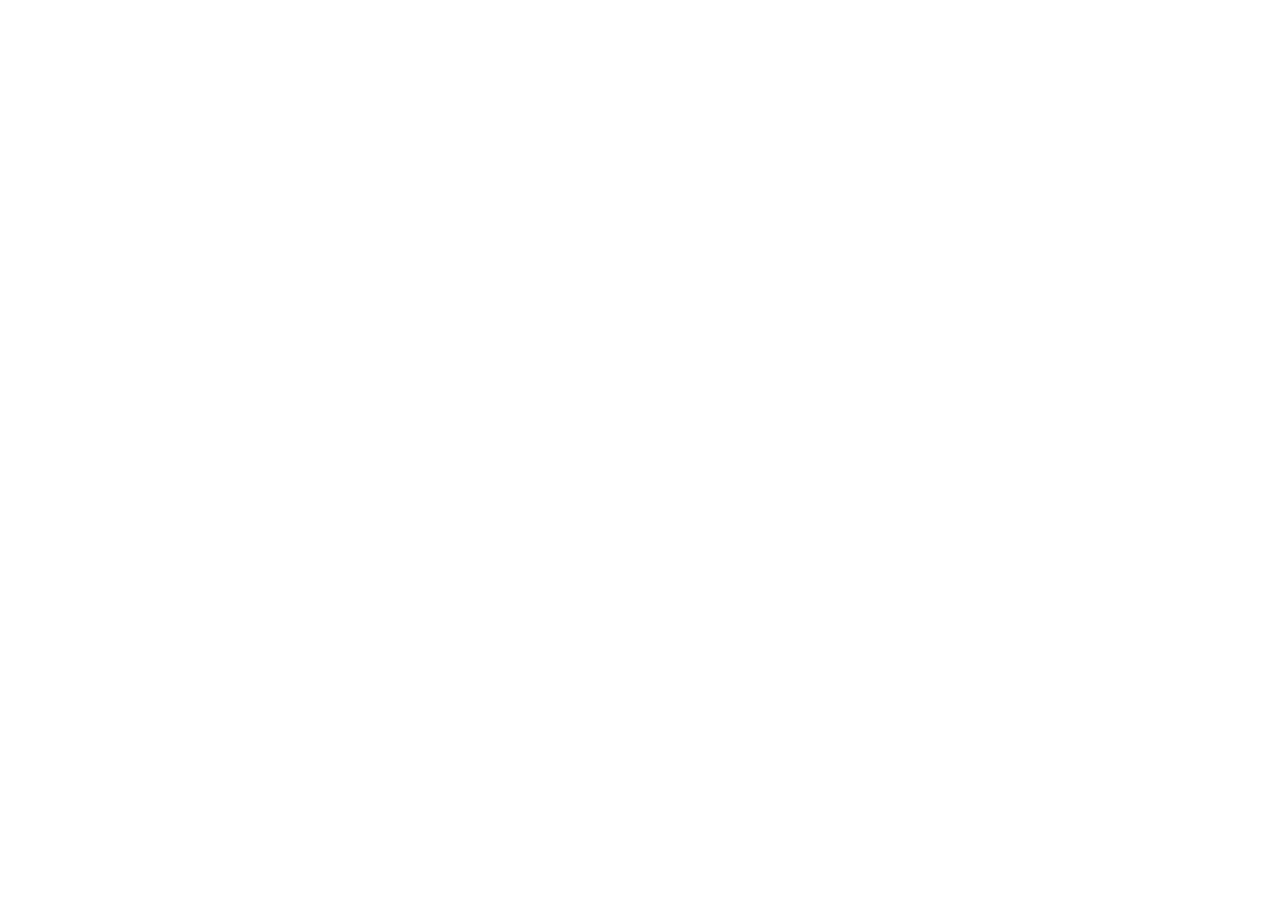
==== about.html @ 59c9d0cf "Init : création du dépôt, arborescence des fichiers et structure HTML de base" ====
<!DOCTYPE html>
<html lang="fr">

<head>
    <meta charset="UTF-8">
    <meta name="viewport" content="width=device-width, initial-scale=1.0">
    <title>AfriTalent — À propos</title>
    <!-- Bootstrap 5 via CDN : feuille de style -->
    <link href="https://cdn.jsdelivr.net/npm/bootstrap@5.3.0/dist/css/bootstrap.min.css" rel="stylesheet">
    <!-- Votre feuille de style personnelle -->
    <link rel="stylesheet" href="css/style.css">
</head>

<body>
    <!-- Le contenu de la page sera ajoute ici -->
    <!-- Bootstrap 5 via CDN : script JavaScript -->
    <script src="https://cdn.jsdelivr.net/npm/bootstrap@5.3.0/dist/js/bootstrap.bundle.min.js"></script>
    <!-- Votre script JavaScript -->
    <script src="js/main.js"></script>
</body>

</html>
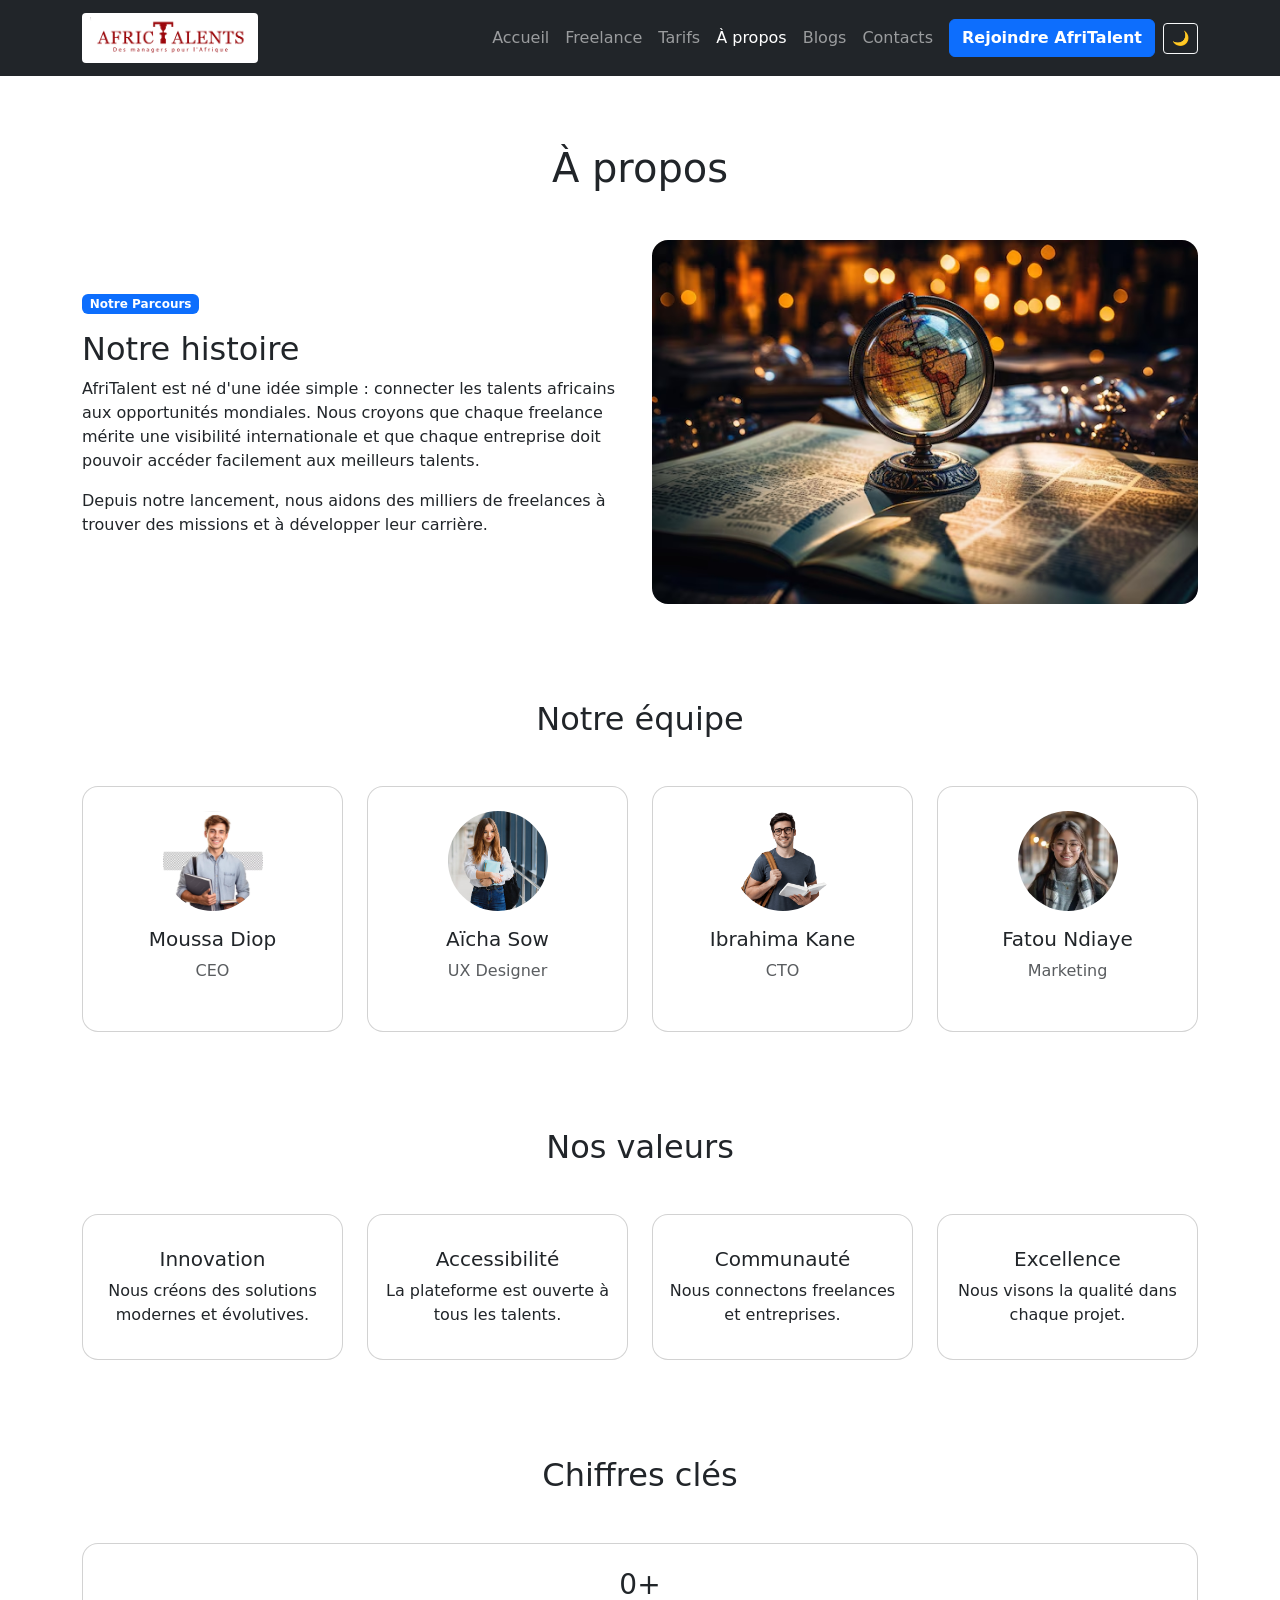
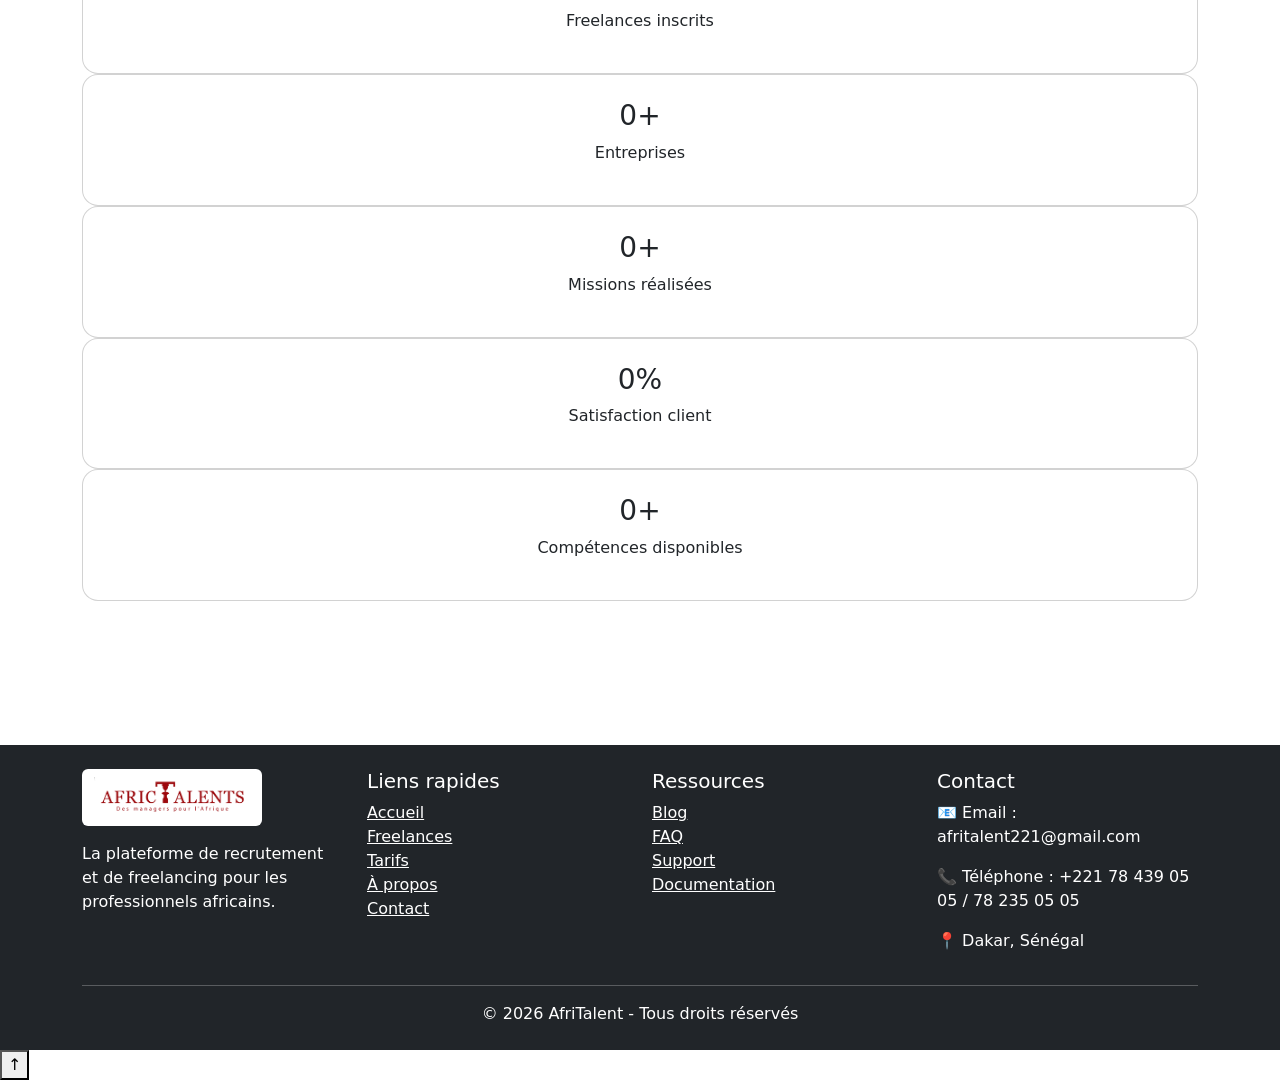
==== commit 6892889a: "HTML : structure complète des 5 pages avec sections et contenu texte" ====
--- a/about.html
+++ b/about.html
@@ -13,6 +13,281 @@
 
 <body>
     <!-- Le contenu de la page sera ajoute ici -->
+
+    
+    <!-- HEADER -->
+    <header>
+        <nav class="navbar navbar-expand-lg navbar-dark bg-dark fixed-top">
+            <div class="container">
+
+                <a class="navbar-brand" href="index.html">
+                    <img src="images/logo.png" alt="Logo AfriTalent" height="50"
+                        style="background:white; padding:4px 8px; border-radius:4px;">
+                </a>
+
+                <button class="navbar-toggler" type="button" data-bs-toggle="collapse"
+                    data-bs-target="#menu" aria-controls="menu"
+                    aria-expanded="false" aria-label="Toggle navigation">
+                    <span class="navbar-toggler-icon"></span>
+                </button>
+
+                <div class="collapse navbar-collapse" id="menu">
+                    <ul class="navbar-nav ms-auto align-items-center">
+                        <li class="nav-item"><a class="nav-link" href="index.html">Accueil</a></li>
+                        <li class="nav-item"><a class="nav-link" href="freelances.html">Freelance</a></li>
+                        <li class="nav-item"><a class="nav-link" href="tarifs.html">Tarifs</a></li>
+                        <li class="nav-item"><a class="nav-link active" href="about.html">À propos</a></li>
+                        <li class="nav-item"><a class="nav-link" href="blogs.html">Blogs</a></li>
+                        <li class="nav-item"><a class="nav-link" href="contact.html">Contacts</a></li>
+                        <li class="nav-item ms-2">
+                            <a class="btn btn-primary fw-bold" href="contact.html">Rejoindre AfriTalent</a>
+                        </li>
+                        <li class="nav-item ms-2">
+                            <button id="theme-toggle" class="btn btn-outline-light btn-sm">🌙</button>
+                        </li>
+                    </ul>
+                </div>
+
+            </div>
+        </nav>
+    </header>
+
+    <!-- MAIN -->
+    <main class="mt-5 pt-5">
+
+        <div class="container py-5">
+            <h1 class="text-center mb-5">À propos</h1>
+
+            <!-- NOTRE HISTOIRE -->
+            <section class="mb-5">
+                <div class="row align-items-center g-4">
+                    <div class="col-md-6">
+                        <span class="badge bg-primary mb-3">Notre Parcours</span>
+                        <h2>Notre histoire</h2>
+                        <p>AfriTalent est né d'une idée simple : connecter les talents africains aux opportunités
+                            mondiales. Nous croyons que chaque freelance mérite une visibilité internationale et
+                            que chaque entreprise doit pouvoir accéder facilement aux meilleurs talents.</p>
+                        <p>Depuis notre lancement, nous aidons des milliers de freelances à trouver des missions
+                            et à développer leur carrière.</p>
+                    </div>
+                    <div class="col-md-6">
+                        <img src="images/Accueille.png" alt="Notre histoire AfriTalent"
+                            class="img-fluid rounded-4 w-100">
+                    </div>
+                </div>
+            </section>
+
+            <!-- NOTRE ÉQUIPE -->
+            <section class="py-5">
+                <h2 class="text-center mb-5">Notre équipe</h2>
+
+                <div class="row g-4">
+
+                    <!-- Membre 1 -->
+                    <div class="col-12 col-md-6 col-lg-3">
+                        <div class="card h-100 rounded-4 text-center p-3">
+                            <img src="images/img1.png" alt="Photo de Moussa Diop"
+                                class="rounded-circle mx-auto mt-2" width="100" height="100"
+                                style="object-fit:cover;">
+                            <div class="card-body">
+                                <h5>Moussa Diop</h5>
+                                <p class="text-muted">CEO</p>
+                                <div class="d-flex justify-content-center gap-2">
+                                    <a href="#" class="text-dark"><i class="bi bi-linkedin"></i></a>
+                                    <a href="#" class="text-dark"><i class="bi bi-twitter-x"></i></a>
+                                </div>
+                            </div>
+                        </div>
+                    </div>
+
+                    <!-- Membre 2 -->
+                    <div class="col-12 col-md-6 col-lg-3">
+                        <div class="card h-100 rounded-4 text-center p-3">
+                            <img src="images/img2.png" alt="Photo de Aïcha Sow"
+                                class="rounded-circle mx-auto mt-2" width="100" height="100"
+                                style="object-fit:cover;">
+                            <div class="card-body">
+                                <h5>Aïcha Sow</h5>
+                                <p class="text-muted">UX Designer</p>
+                                <div class="d-flex justify-content-center gap-2">
+                                    <a href="#" class="text-dark"><i class="bi bi-linkedin"></i></a>
+                                    <a href="#" class="text-dark"><i class="bi bi-instagram"></i></a>
+                                </div>
+                            </div>
+                        </div>
+                    </div>
+
+                    <!-- Membre 3 -->
+                    <div class="col-12 col-md-6 col-lg-3">
+                        <div class="card h-100 rounded-4 text-center p-3">
+                            <img src="images/img3.png" alt="Photo de Ibrahima Kane"
+                                class="rounded-circle mx-auto mt-2" width="100" height="100"
+                                style="object-fit:cover;">
+                            <div class="card-body">
+                                <h5>Ibrahima Kane</h5>
+                                <p class="text-muted">CTO</p>
+                                <div class="d-flex justify-content-center gap-2">
+                                    <a href="#" class="text-dark"><i class="bi bi-github"></i></a>
+                                    <a href="#" class="text-dark"><i class="bi bi-linkedin"></i></a>
+                                </div>
+                            </div>
+                        </div>
+                    </div>
+
+                    <!-- Membre 4 -->
+                    <div class="col-12 col-md-6 col-lg-3">
+                        <div class="card h-100 rounded-4 text-center p-3">
+                            <img src="images/img4.png" alt="Photo de Fatou Ndiaye"
+                                class="rounded-circle mx-auto mt-2" width="100" height="100"
+                                style="object-fit:cover;">
+                            <div class="card-body">
+                                <h5>Fatou Ndiaye</h5>
+                                <p class="text-muted">Marketing</p>
+                                <div class="d-flex justify-content-center gap-2">
+                                    <a href="#" class="text-dark"><i class="bi bi-facebook"></i></a>
+                                    <a href="#" class="text-dark"><i class="bi bi-twitter-x"></i></a>
+                                </div>
+                            </div>
+                        </div>
+                    </div>
+
+                </div>
+            </section>
+
+            <!-- NOS VALEURS -->
+            <section class="py-5 text-center">
+                <h2 class="mb-5">Nos valeurs</h2>
+
+                <div class="row g-4">
+
+                    <div class="col-12 col-md-6 col-lg-3">
+                        <div class="card h-100 rounded-4 p-3">
+                            <i class="bi bi-lightbulb" style="font-size:2.5rem; color:#E8521A;"></i>
+                            <h5 class="mt-3">Innovation</h5>
+                            <p>Nous créons des solutions modernes et évolutives.</p>
+                        </div>
+                    </div>
+
+                    <div class="col-12 col-md-6 col-lg-3">
+                        <div class="card h-100 rounded-4 p-3">
+                            <i class="bi bi-globe" style="font-size:2.5rem; color:#E8521A;"></i>
+                            <h5 class="mt-3">Accessibilité</h5>
+                            <p>La plateforme est ouverte à tous les talents.</p>
+                        </div>
+                    </div>
+
+                    <div class="col-12 col-md-6 col-lg-3">
+                        <div class="card h-100 rounded-4 p-3">
+                            <i class="bi bi-people" style="font-size:2.5rem; color:#E8521A;"></i>
+                            <h5 class="mt-3">Communauté</h5>
+                            <p>Nous connectons freelances et entreprises.</p>
+                        </div>
+                    </div>
+
+                    <div class="col-12 col-md-6 col-lg-3">
+                        <div class="card h-100 rounded-4 p-3">
+                            <i class="bi bi-award" style="font-size:2.5rem; color:#E8521A;"></i>
+                            <h5 class="mt-3">Excellence</h5>
+                            <p>Nous visons la qualité dans chaque projet.</p>
+                        </div>
+                    </div>
+
+                </div>
+            </section>
+
+            <!-- CHIFFRES CLÉS — Bento Grid -->
+            <section class="py-5">
+                <h2 class="text-center mb-5">Chiffres clés</h2>
+
+                <div class="bento-grid">
+
+                    <div class="bento-item big card rounded-4 p-4 text-center">
+                        <h3><span class="counter" data-target="2500">0</span>+</h3>
+                        <p>Freelances inscrits</p>
+                    </div>
+
+                    <div class="bento-item card rounded-4 p-4 text-center">
+                        <h3><span class="counter" data-target="800">0</span>+</h3>
+                        <p>Entreprises</p>
+                    </div>
+
+                    <div class="bento-item card rounded-4 p-4 text-center">
+                        <h3><span class="counter" data-target="12000">0</span>+</h3>
+                        <p>Missions réalisées</p>
+                    </div>
+
+                    <div class="bento-item card rounded-4 p-4 text-center">
+                        <h3><span class="counter" data-target="95">0</span>%</h3>
+                        <p>Satisfaction client</p>
+                    </div>
+
+                    <div class="bento-item wide card rounded-4 p-4 text-center">
+                        <h3><span class="counter" data-target="120">0</span>+</h3>
+                        <p>Compétences disponibles</p>
+                    </div>
+
+                </div>
+            </section>
+
+        </div>
+    </main>
+
+    <!-- FOOTER -->
+    <footer class="bg-dark text-white mt-5 p-4">
+        <div class="container">
+            <div class="row gy-4">
+
+                <div class="col-12 col-md-6 col-lg-3">
+                    <img src="images/logo.png" alt="Logo AfriTalent" class="mb-3"
+                        style="max-width:180px; background:white; padding:8px 12px; border-radius:6px;">
+                    <p class="footer-text">
+                        La plateforme de recrutement et de freelancing pour les professionnels africains.
+                    </p>
+                    <div class="social-icons mt-3">
+                        <a href="https://facebook.com" class="text-white me-2"><i class="fa-brands fa-facebook"></i></a>
+                        <a href="https://twitter.com" class="text-white me-2"><i class="fa-brands fa-twitter"></i></a>
+                        <a href="https://linkedin.com" class="text-white me-2"><i class="fa-brands fa-linkedin"></i></a>
+                        <a href="https://instagram.com" class="text-white"><i class="fa-brands fa-instagram"></i></a>
+                    </div>
+                </div>
+
+                <div class="col-12 col-md-6 col-lg-3">
+                    <h5 class="footer-title">Liens rapides</h5>
+                    <ul class="footer-links list-unstyled">
+                        <li><a href="index.html" class="text-white">Accueil</a></li>
+                        <li><a href="freelances.html" class="text-white">Freelances</a></li>
+                        <li><a href="tarifs.html" class="text-white">Tarifs</a></li>
+                        <li><a href="about.html" class="text-white">À propos</a></li>
+                        <li><a href="contact.html" class="text-white">Contact</a></li>
+                    </ul>
+                </div>
+
+                <div class="col-12 col-md-6 col-lg-3">
+                    <h5 class="footer-title">Ressources</h5>
+                    <ul class="footer-links list-unstyled">
+                        <li><a href="#" class="text-white">Blog</a></li>
+                        <li><a href="#" class="text-white">FAQ</a></li>
+                        <li><a href="#" class="text-white">Support</a></li>
+                        <li><a href="#" class="text-white">Documentation</a></li>
+                    </ul>
+                </div>
+
+                <div class="col-12 col-md-6 col-lg-3">
+                    <h5 class="footer-title">Contact</h5>
+                    <p>📧 Email : afritalent221@gmail.com</p>
+                    <p>📞 Téléphone : +221 78 439 05 05 / 78 235 05 05</p>
+                    <p>📍 Dakar, Sénégal</p>
+                </div>
+
+            </div>
+            <hr class="bg-light">
+            <p class="mb-0 text-center">© 2026 AfriTalent - Tous droits réservés</p>
+        </div>
+    </footer>
+
+    <button id="topBtn">↑</button>
+
+
     <!-- Bootstrap 5 via CDN : script JavaScript -->
     <script src="https://cdn.jsdelivr.net/npm/bootstrap@5.3.0/dist/js/bootstrap.bundle.min.js"></script>
     <!-- Votre script JavaScript -->
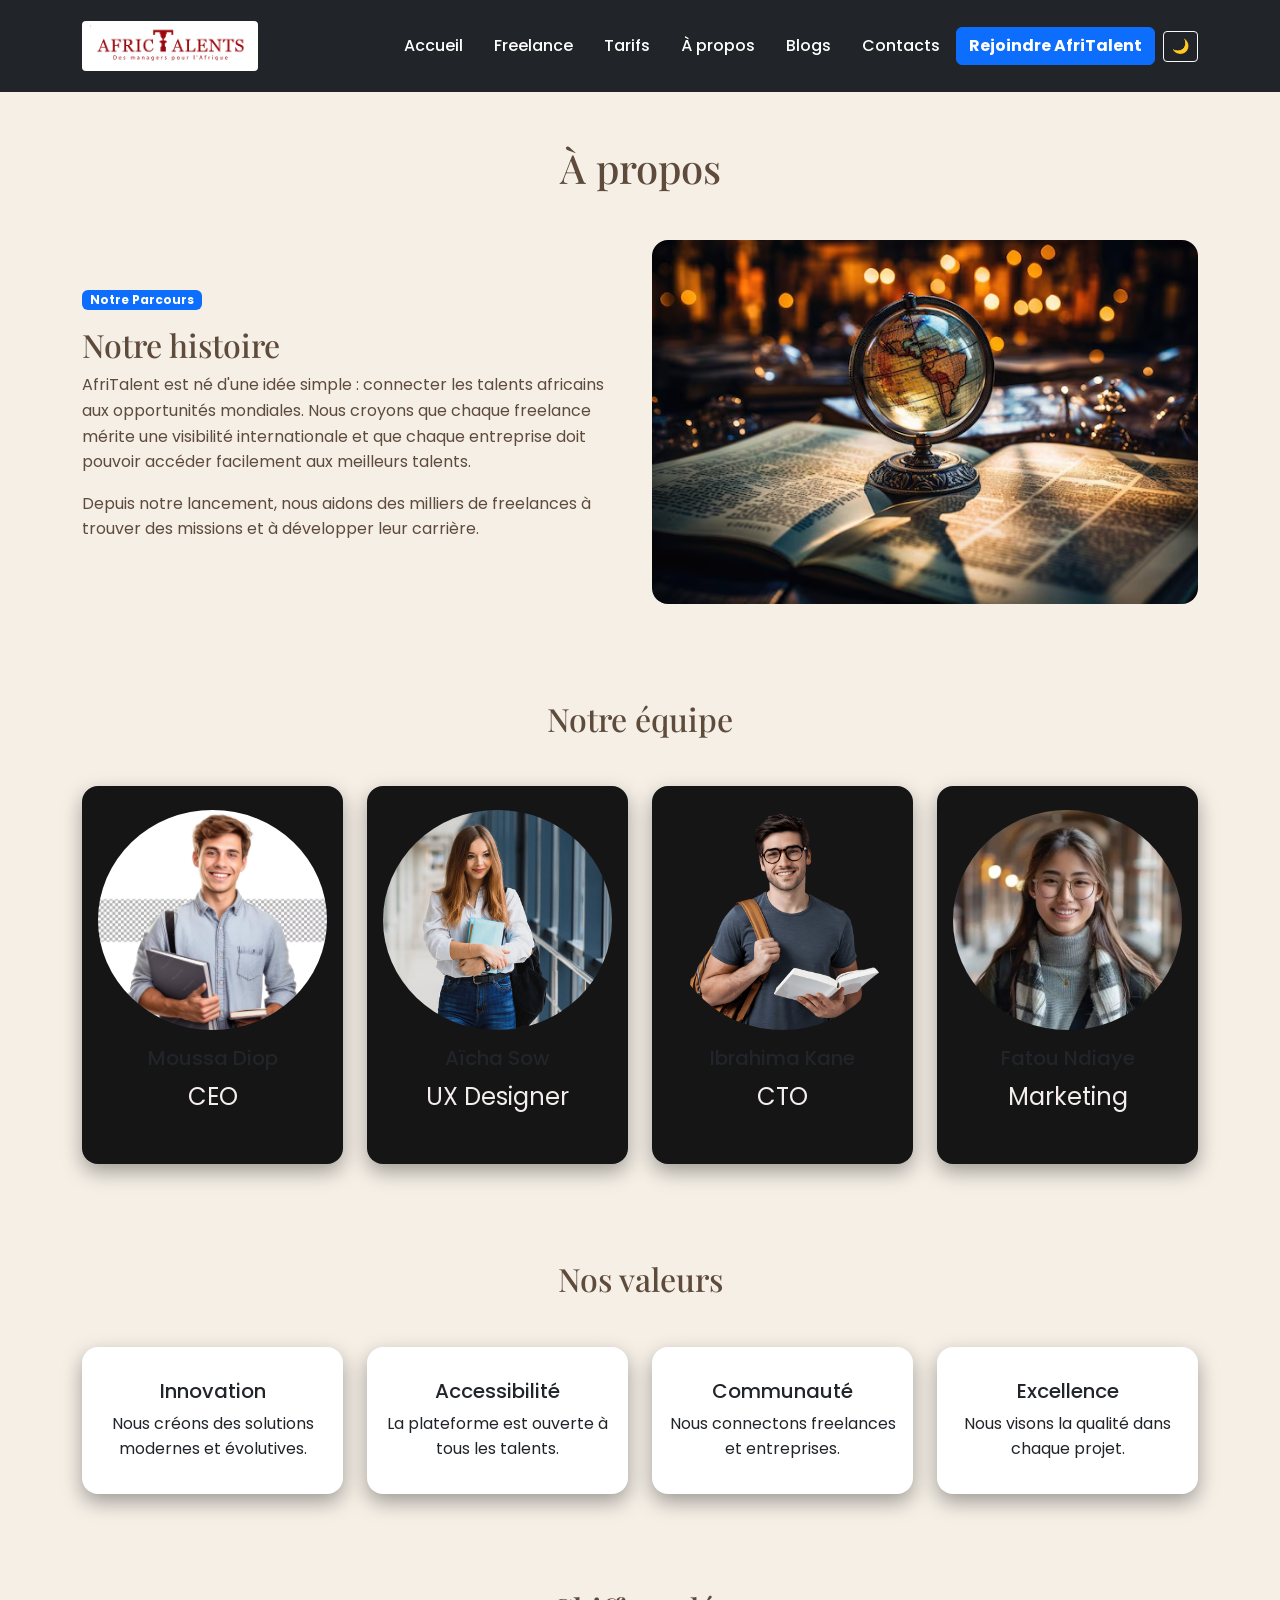
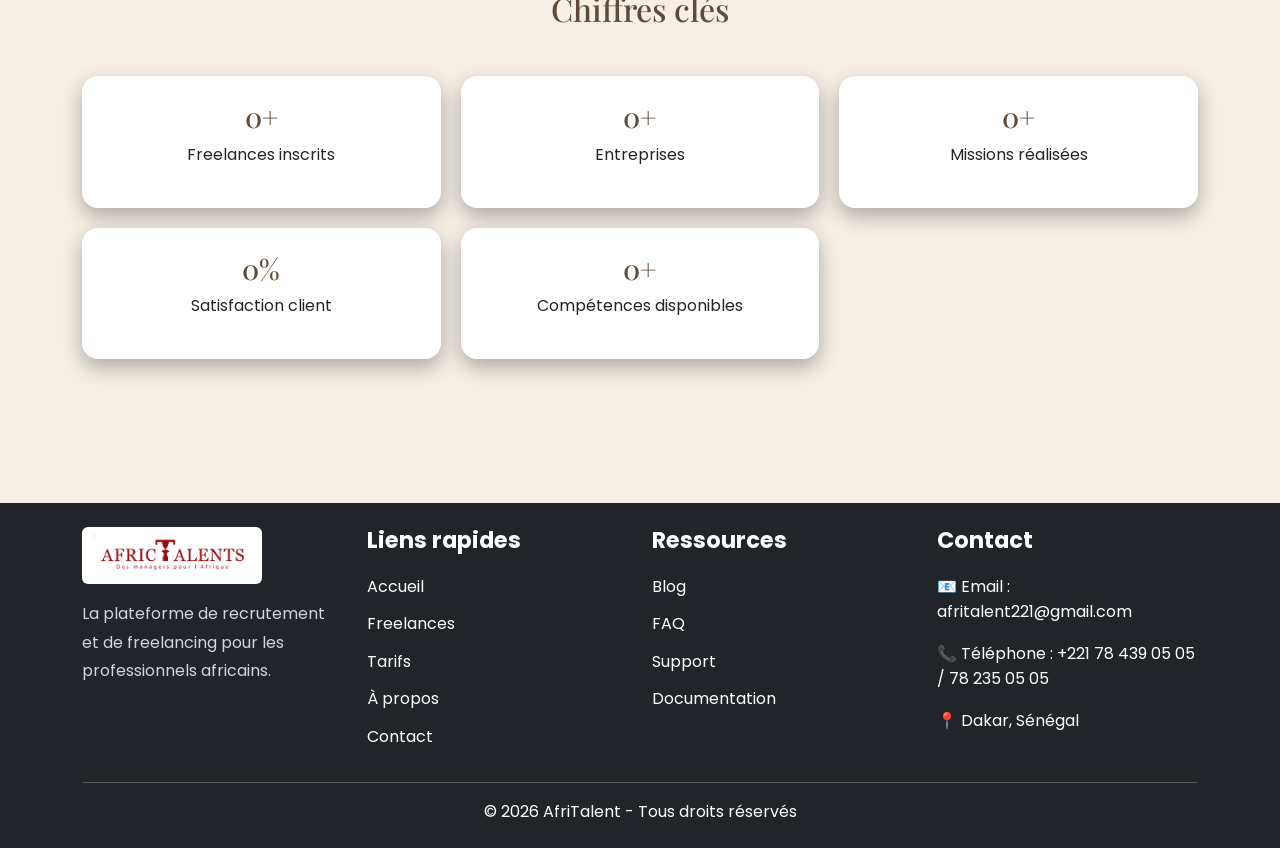
==== commit 2adfee69: "CSS : responsive design mobile et tablette, media queries et modification about.html et freelances.h" ====
--- a/about.html
+++ b/about.html
@@ -85,7 +85,7 @@
 
                     <!-- Membre 1 -->
                     <div class="col-12 col-md-6 col-lg-3">
-                        <div class="card h-100 rounded-4 text-center p-3">
+                        <div class="card about-card h-100 rounded-4 text-center p-3">
                             <img src="images/img1.png" alt="Photo de Moussa Diop"
                                 class="rounded-circle mx-auto mt-2" width="100" height="100"
                                 style="object-fit:cover;">
@@ -102,7 +102,7 @@
 
                     <!-- Membre 2 -->
                     <div class="col-12 col-md-6 col-lg-3">
-                        <div class="card h-100 rounded-4 text-center p-3">
+                        <div class="card about-card h-100 rounded-4 text-center p-3">
                             <img src="images/img2.png" alt="Photo de Aïcha Sow"
                                 class="rounded-circle mx-auto mt-2" width="100" height="100"
                                 style="object-fit:cover;">
@@ -119,7 +119,7 @@
 
                     <!-- Membre 3 -->
                     <div class="col-12 col-md-6 col-lg-3">
-                        <div class="card h-100 rounded-4 text-center p-3">
+                        <div class="card about-card h-100 rounded-4 text-center p-3">
                             <img src="images/img3.png" alt="Photo de Ibrahima Kane"
                                 class="rounded-circle mx-auto mt-2" width="100" height="100"
                                 style="object-fit:cover;">
@@ -136,7 +136,7 @@
 
                     <!-- Membre 4 -->
                     <div class="col-12 col-md-6 col-lg-3">
-                        <div class="card h-100 rounded-4 text-center p-3">
+                        <div class="card about-card h-100 rounded-4 text-center p-3">
                             <img src="images/img4.png" alt="Photo de Fatou Ndiaye"
                                 class="rounded-circle mx-auto mt-2" width="100" height="100"
                                 style="object-fit:cover;">
@@ -161,7 +161,7 @@
                 <div class="row g-4">
 
                     <div class="col-12 col-md-6 col-lg-3">
-                        <div class="card h-100 rounded-4 p-3">
+                        <div class="card about-card1 h-100 rounded-4 p-3">
                             <i class="bi bi-lightbulb" style="font-size:2.5rem; color:#E8521A;"></i>
                             <h5 class="mt-3">Innovation</h5>
                             <p>Nous créons des solutions modernes et évolutives.</p>
@@ -169,7 +169,7 @@
                     </div>
 
                     <div class="col-12 col-md-6 col-lg-3">
-                        <div class="card h-100 rounded-4 p-3">
+                        <div class="card about-card1 h-100 rounded-4 p-3">
                             <i class="bi bi-globe" style="font-size:2.5rem; color:#E8521A;"></i>
                             <h5 class="mt-3">Accessibilité</h5>
                             <p>La plateforme est ouverte à tous les talents.</p>
@@ -177,7 +177,7 @@
                     </div>
 
                     <div class="col-12 col-md-6 col-lg-3">
-                        <div class="card h-100 rounded-4 p-3">
+                        <div class="card about-card1 h-100 rounded-4 p-3">
                             <i class="bi bi-people" style="font-size:2.5rem; color:#E8521A;"></i>
                             <h5 class="mt-3">Communauté</h5>
                             <p>Nous connectons freelances et entreprises.</p>
@@ -185,7 +185,7 @@
                     </div>
 
                     <div class="col-12 col-md-6 col-lg-3">
-                        <div class="card h-100 rounded-4 p-3">
+                        <div class="card about-card1 h-100 rounded-4 p-3">
                             <i class="bi bi-award" style="font-size:2.5rem; color:#E8521A;"></i>
                             <h5 class="mt-3">Excellence</h5>
                             <p>Nous visons la qualité dans chaque projet.</p>
--- a/css/style.css
+++ b/css/style.css
@@ -0,0 +1,572 @@
+/* le google font */
+@import url('https://fonts.googleapis.com/css2?family=Playfair+Display:ital,wght@0,400..900;1,400..900&family=Poppins:ital,wght@0,100;0,200;0,300;0,400;0,500;0,600;0,700;0,800;0,900;1,100;1,200;1,300;1,400;1,500;1,600;1,700;1,800;1,900&display=swap'); 
+
+/* les variables definie dans le root  */
+ /* crées des variables CSS globales accessibles partout dans  fichier CSS */
+:root {
+    --color-primary: #C49D83;
+    --color-secondary: #D5CABC;
+    --color-accent: #BDA18A;
+
+    --color-light: #F5EFE6;
+    --color-dark: #5E4B3C;
+
+    --font-title: 'Playfair Display', serif;
+    --font-body: 'Poppins', sans-serif;
+
+    --spacing-sm: 10px;
+    --spacing-md: 20px;
+    --spacing-lg: 40px;
+}
+
+/* 2. Reset */
+* {
+    margin: 0;
+    padding: 0;
+    box-sizing: border-box;
+}
+
+/* 3. Base (body, textes) */
+body {
+    font-family: var(--font-body);
+    background-color: var(--color-light);
+    color: var(--color-dark);
+    line-height: 1.6;
+    overflow-x: hidden;
+
+}
+
+h1,h2,h3 {
+    font-family: var(--font-title);
+    color: var(--color-dark);
+
+}
+
+/* 4. Navbar  */
+.navbar {
+    /* transition: var(--transition); */
+    padding: 1rem 2rem;
+    transition: 0.3s;
+    background-color: transparent;
+
+
+}
+
+.navbar-nav .nav-link{
+    color: white;
+    font-weight: 500;
+    margin-left: 15px;
+    transition: 0.3s;
+}
+
+/*effet sur survol sur les liens fait par le hover */
+.navbar-nav .nav-link:hover{
+    color: var(--color-primary);   
+}
+
+/*pour le logo*/
+.navbar-brand img{
+    max-height: 60px; 
+}
+
+ /* le logo AfriTalent situé à gauche de la navbar */
+.navbar .navbar-brand { 
+    font-family: var(--font-title);
+    font-size: 1.5rem;
+    font-weight: 700;
+    color: var(--color-primary);
+}
+
+.navbar.scrolled {
+    background-color: black;
+    box-shadow: 0 2px 10px rgba(0, 0, 0, 0.3);
+    padding: 5px 0;
+}
+
+.hero{
+    min-height:100vh;
+    padding:6rem 2rem;
+}
+
+.hero-content{
+    display:flex;
+    align-items:center;
+    justify-content:space-between;
+    gap:3rem;
+}
+
+.hero-text{
+    flex:1;
+    text-align: left;
+}
+
+.hero-image{
+    flex:1;
+    text-align:center;
+}
+
+.hero-image img{
+    width:100%;
+    max-width:700px;
+}
+
+.hero h1{
+    font-size:4rem;
+    margin-bottom:1rem;
+}
+
+.hero h2{
+    font-size:2.5rem;
+    margin-bottom:1rem;
+}
+
+.hero h3{
+    font-size:1.3rem;
+    font-weight:400;
+}
+
+.hero-text{
+    text-align: left;
+}
+.bento-grid {
+  display: grid;
+  grid-template-columns: repeat(3, 1fr);
+  gap: 20px;
+}
+
+.bento-grid .card{
+    border: none;
+    border-radius: 20px;
+    padding: 2rem;
+    box-shadow: 0 8px 20px rgba(0, 0, 0, 0.3);
+    transition: .3s;
+}
+
+.bento-grid .card:hover{
+    transform: translateY(-5px);
+}
+
+/* Mise en page asymétrique */
+.card-1{
+    grid-column:span 2;
+    background:#1a1a2e;
+    color:white;
+}
+
+.card-2{
+    background:#E8521A;
+    color:white;
+}
+
+.card-3{
+    background:#f0f0f0;
+    color:#333;
+}
+
+.card-4{
+    grid-column:span 2;
+    background:#F8F5F0;
+    color:#333;
+}
+
+.bento-grid .icon{
+    font-size:2rem;
+    margin-bottom:1rem;
+}
+
+.cards{
+    display:grid;
+    grid-template-columns:repeat(3, 1fr);
+    gap:20px;
+}
+
+.card-services{
+    background:white;
+    padding:2rem;
+    border-radius:15px;
+    text-align:center;
+    transition:all .3s ease;
+}
+
+.card-services:hover{
+    transform:translateY(-10px);
+    box-shadow:0 15px 30px rgba(0,0,0,.15);
+}
+
+.carousel-item{
+    padding: 30px;
+}
+
+.carousel-item img{
+    width: 100px;
+    height: 100px;
+    object-fit: cover;
+    border: 4px solid white;
+    box-shadow: 0 4px 15px rgba(0,0,0,.15);
+}
+
+.carousel-item p{
+    max-width: 700px;
+    margin: auto;
+}
+
+.stars{
+    font-size: 1.2rem;
+}
+
+.cta{
+    position: relative;
+    max-width: 900px;
+    margin: 4rem auto;
+    overflow: hidden;
+    border-radius: 20px;
+}
+
+.image-cta img{
+    width: 100%;
+    height: 350px; /* réduit la hauteur */
+    object-fit: cover;
+    display: block;
+}
+
+.contenu{
+    position: absolute;
+    top: 50%;
+    left: 50%;
+    transform: translate(-50%, -50%);
+    text-align: center;
+    color: white;
+    z-index: 2;
+    width: 80%;
+}
+
+.contenu h2{
+    font-size: 2.5rem;
+    margin-bottom: 1rem;
+}
+
+.contenu p{
+    font-size: 1.1rem;
+    margin-bottom: 1.5rem;
+}
+
+.btn-cta{
+    display: inline-block;
+    background: #E8521A;
+    color: white;
+    padding: 12px 25px;
+    border-radius: 8px;
+    text-decoration: none;
+    font-weight: bold;
+}
+
+/* assombrit l'image pour mieux lire le texte */
+.cta::before{
+    content: "";
+    position: absolute;
+    inset: 0;
+    background: rgba(0,0,0,0.45);
+    z-index: 1;
+}
+
+.freelance-card {
+    background: #151515 !important;
+    border: none;
+    border-radius: 18px;
+    overflow: hidden;
+    padding: 15px;
+    text-align: center;
+    transition: all 0.3s ease;
+    box-shadow: 0 8px 20px rgba(0, 0, 0, 0.35);
+}
+
+.freelance-card:hover{
+    transform:translateY(-10px);
+    box-shadow:0 15px 30px rgba(0,0,0,.15);
+
+}
+
+.freelance-card img {
+    width: 100%;
+    height: 220px;
+    object-fit: cover;
+    border-radius: 12px;
+    transition: transform 0.4s ease;
+}
+
+.freelance-card:hover img {
+    transform: scale(1.08);
+}
+
+.freelance-card .text-muted {
+    color: #b5b5b5 !important;
+    font-size: 0.9rem;
+}
+
+.freelance-card p:last-of-type {
+    color: gold;
+    font-size: 1rem;
+}
+
+.freelance-card::before {
+    content: "";
+    position: absolute;
+    top: 0;
+    left: 0;
+    width: 100%;
+    height: 4px;
+    background: linear-gradient(90deg, #00d1ff, #00ff88);
+}
+
+.about-card{
+    background: #151515 !important;
+    border: none;
+    border-radius: 18px;
+    overflow: hidden;
+    padding: 15px;
+    text-align: center;
+    transition: all 0.3s ease;
+    box-shadow: 0 8px 20px rgba(0, 0, 0, 0.35);
+}
+.about-card1{
+    
+    border: none;
+    border-radius: 18px;
+    overflow: hidden;
+    padding: 15px;
+    text-align: center;
+    transition: all 0.3s ease;
+    box-shadow: 0 8px 20px rgba(0, 0, 0, 0.35);
+}
+
+.about-card:hover{
+     transform:translateY(-10px);
+    box-shadow:0 15px 30px rgba(0,0,0,.15);
+
+}
+.about-card1:hover{
+     transform:translateY(-10px);
+    box-shadow:0 15px 30px rgba(0,0,0,.15);
+
+}
+
+.about-card img{
+     width: 100%;
+    height: 220px;
+    object-fit: cover;
+    border-radius: 12px;
+    transition: transform 0.4s ease;
+}
+
+.about-card .text-muted {
+    color: #f4eded !important;
+    font-size: 1.5rem;
+}
+
+.footer-title{
+  font-size: 1.4rem;
+  margin-bottom: 20px;
+  font-weight: bold;
+}
+/* Texte */
+.footer-text{
+  color: #d1d5db;
+  line-height: 1.8;
+}
+/* Liens */
+.footer-links{
+  list-style: none;
+  padding: 0;
+}
+.footer-links li{
+  margin-bottom: 12px;
+}
+.footer-links a{
+  color: #d1d5db;
+  text-decoration: none;
+  transition: 0.3s;
+}
+.footer-links a:hover{
+  color: #3b82f6;
+  padding-left: 5px;
+}
+
+/* Réseaux sociaux */
+.social-icons i{
+  color: white;
+  font-size: 1.5rem;
+  margin-right: 15px;
+  transition: 0.3s;
+}
+
+.social-icons i:hover{
+  color: #3b82f6;
+}
+
+/* Bas du footer */
+.footer-bottom{
+  text-align: center;
+  margin-top: 20px;
+  color: #9ca3af;
+}
+
+.dark-mode{
+    background-color: #121212;
+    color: white;
+}
+
+/* Bouton retour en haut */
+#topBtn{
+  position: fixed;
+  bottom: 20px;
+  right: 20px;
+  background-color: black;
+  color: white;
+  border: none;
+  padding: 12px 16px;
+  border-radius: 50%;
+  cursor: pointer;
+  display: none;
+  transition: 0.3s;
+  z-index: 999;
+}
+
+
+/* Effet hover */
+#topBtn:hover{
+  background-color: #333;
+}
+
+/* Etat initial */
+.fade-in{
+  opacity: 0;
+  transform: translateY(40px);
+  transition: all 1s ease;
+}
+/* Quand visible */
+.fade-in.show{
+  opacity: 1;
+  transform: translateY(0);
+}
+/* ===================================
+   COMMIT 5 - RESPONSIVE DESIGN
+   =================================== */
+/* =========================
+   DESKTOP 1200px+
+========================= */
+@media (min-width: 1200px){
+
+    .hero-content{
+        gap: 4rem;
+    }
+
+    .cards{
+        grid-template-columns: repeat(3,1fr);
+    }
+
+    .bento-grid{
+        grid-template-columns: repeat(3,1fr);
+    }
+}
+
+/* =========================
+   TABLETTE 768px
+========================= */
+@media (max-width: 768px){
+
+    .hero-content{
+        flex-direction: column;
+        text-align: center;
+    }
+
+    .cards{
+        grid-template-columns: repeat(2,1fr);
+    }
+
+    .bento-grid{
+        grid-template-columns: repeat(2,1fr);
+    }
+
+    .cta{
+        max-width: 95%;
+        
+    }
+    .contenu h2{
+        font-size: 2rem;
+    }
+}
+
+/* =========================
+   MOBILE 375px
+========================= */
+@media (max-width: 375px){
+
+    h1{
+        font-size: 1.8rem;
+    }
+
+    h2{
+        font-size: 1.4rem;
+    }
+
+    h3{
+        font-size: 1rem;
+    }
+
+    .hero{
+        padding: 4rem 1rem;
+    }
+
+    .hero-content{
+        flex-direction: column;
+        text-align: center;
+    }
+
+    .cards,
+    .bento-grid{
+        grid-template-columns: 1fr;
+    }
+
+    .filter-btn{
+        width: 100%;
+        margin-bottom: .5rem;
+    }
+
+    .navbar-brand img{
+        height: 40px;
+    }
+
+    .image-cta img{
+        height: 250px;
+    }
+
+    .contenu{
+        width: 90%;
+    }
+
+    .contenu h2{
+        font-size: 1.5rem;
+    }
+
+    .contenu p{
+        font-size: .9rem;
+    }
+
+     .card-1,.card-4,.big,.wide{
+        grid-column: span 1;
+    }
+
+    .navbar-nav{
+        text-align: center;
+    }
+
+    .navbar-nav .btn{
+        width: 100%;
+        margin-top: .5rem;
+    }
+
+    iframe{
+        height: 220px;
+    }
+}
+
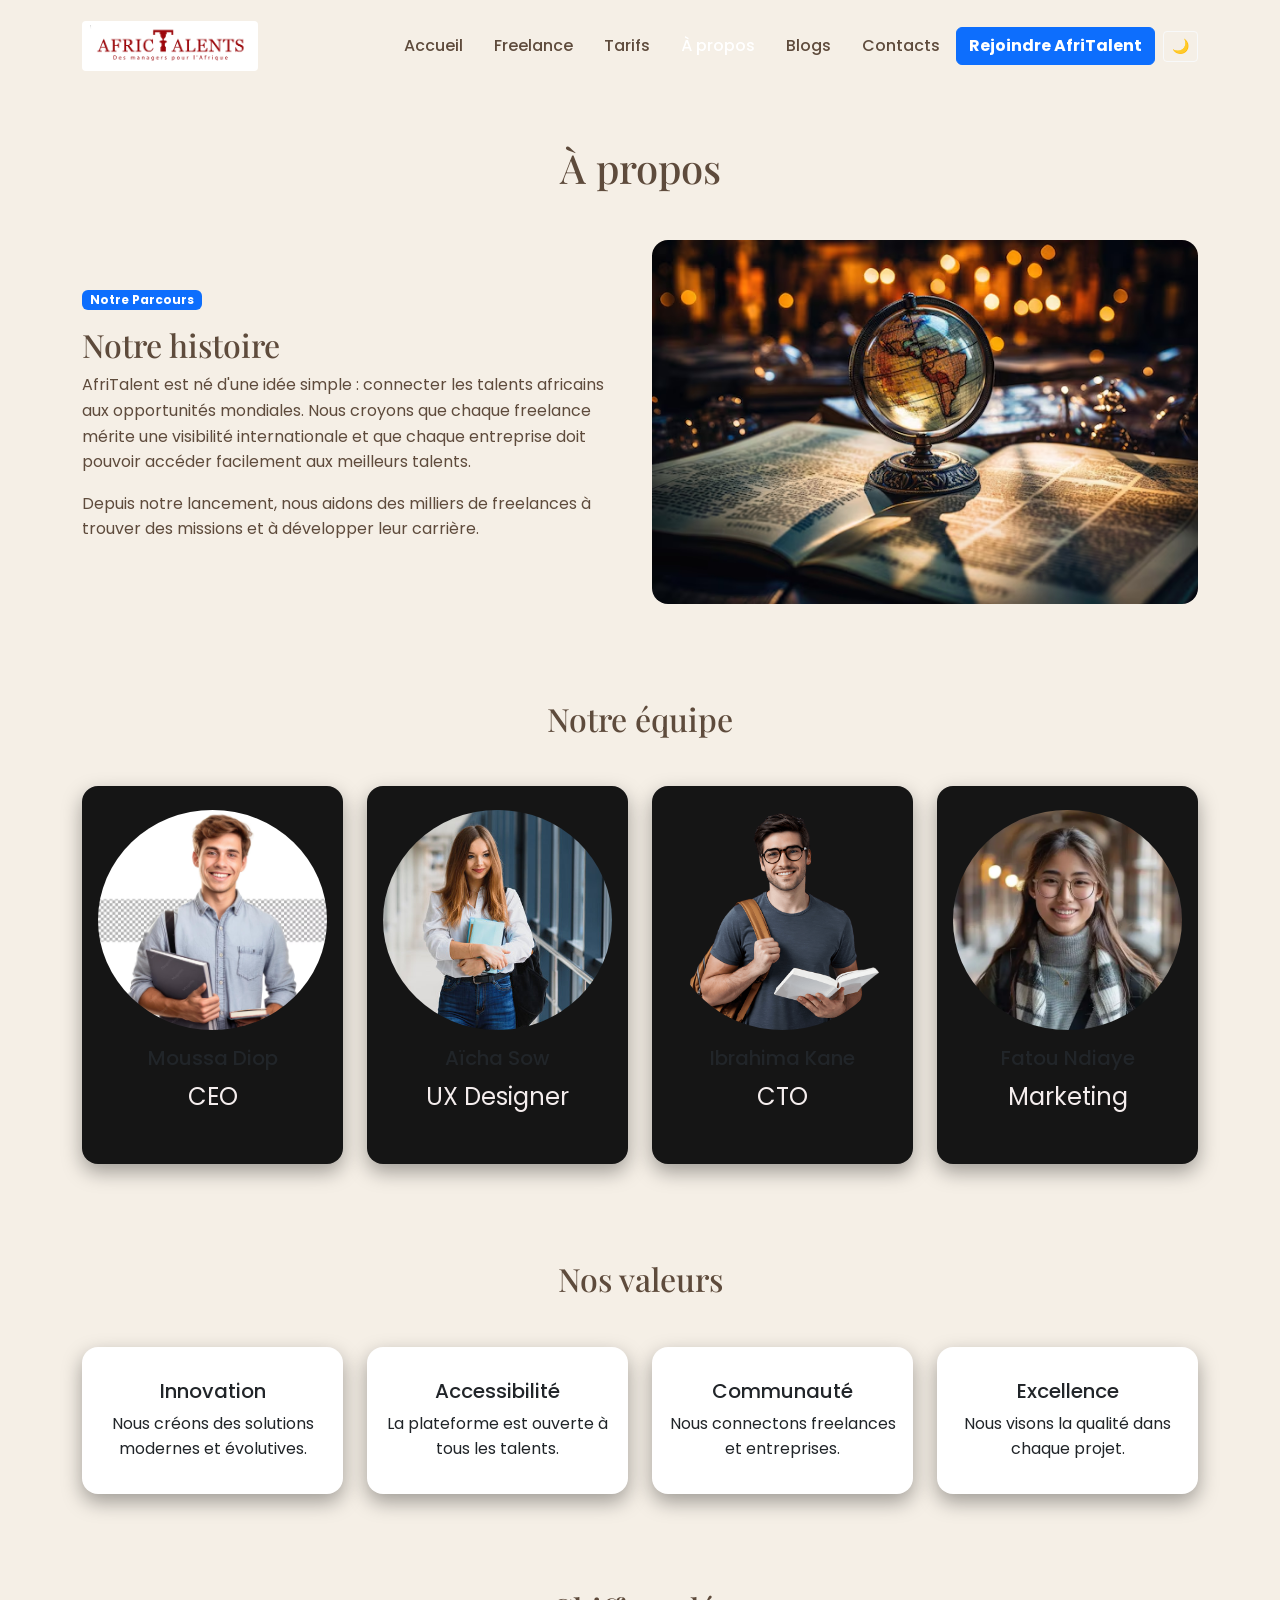
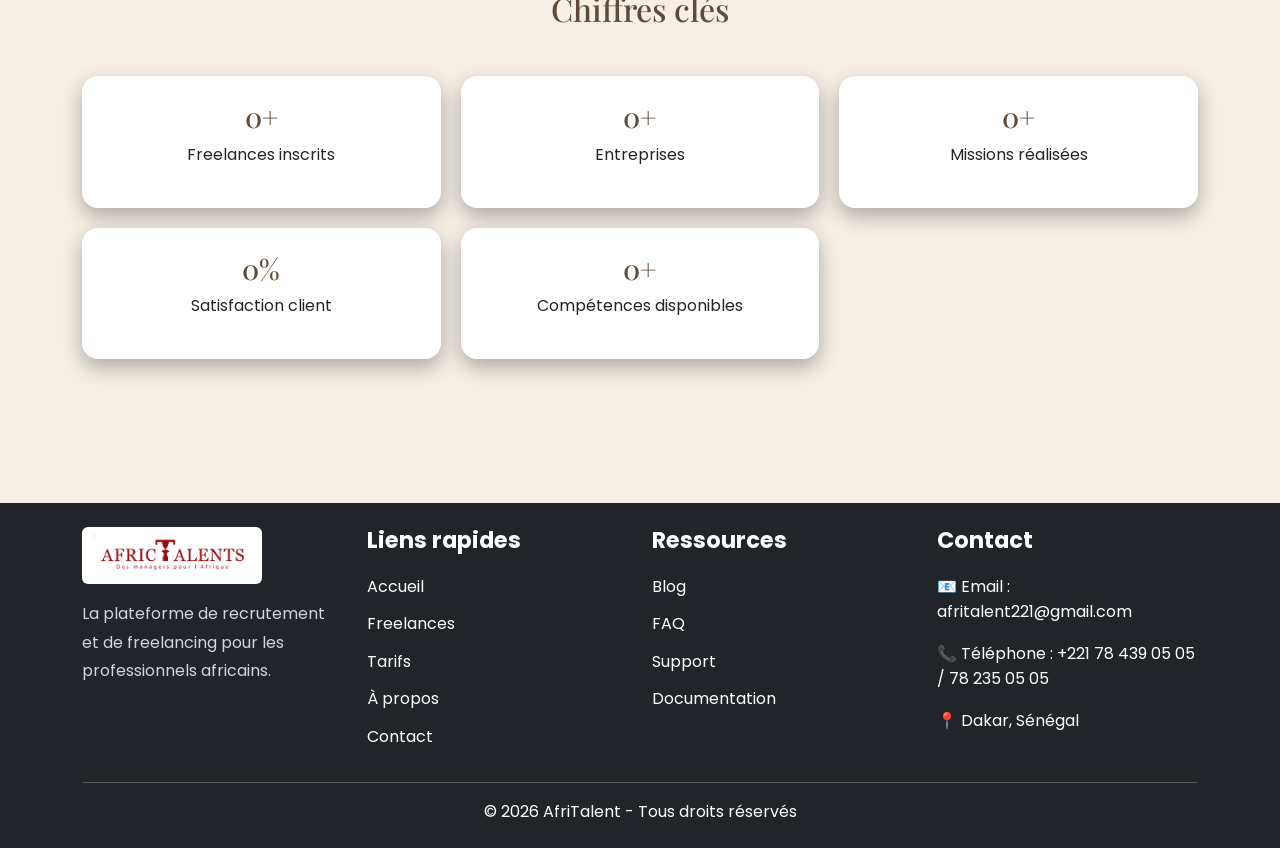
==== commit 118e0fce: "JS : dark mode avec localStorage, navbar dynamique au scroll et Modification de tout les pages.html " ====
--- a/about.html
+++ b/about.html
@@ -17,7 +17,7 @@
     
     <!-- HEADER -->
     <header>
-        <nav class="navbar navbar-expand-lg navbar-dark bg-dark fixed-top">
+        <nav class="navbar navbar-expand-lg navbar-dark  fixed-top">
             <div class="container">
 
                 <a class="navbar-brand" href="index.html">
--- a/css/style.css
+++ b/css/style.css
@@ -44,16 +44,17 @@
 
 /* 4. Navbar  */
 .navbar {
-    /* transition: var(--transition); */
+    
     padding: 1rem 2rem;
     transition: 0.3s;
     background-color: transparent;
+    
 
 
 }
 
 .navbar-nav .nav-link{
-    color: white;
+    color: var(--color-dark);
     font-weight: 500;
     margin-left: 15px;
     transition: 0.3s;
@@ -81,6 +82,7 @@
     background-color: black;
     box-shadow: 0 2px 10px rgba(0, 0, 0, 0.3);
     padding: 5px 0;
+    
 }
 
 .hero{
@@ -113,17 +115,22 @@
 .hero h1{
     font-size:4rem;
     margin-bottom:1rem;
+    color: var(--color-dark);
 }
 
 .hero h2{
     font-size:2.5rem;
     margin-bottom:1rem;
+    color: var(--color-dark);
 }
 
 .hero h3{
     font-size:1.3rem;
     font-weight:400;
-}
+    color: #6b5b4d;
+
+}
+
 
 .hero-text{
     text-align: left;
@@ -192,6 +199,46 @@
     transform:translateY(-10px);
     box-shadow:0 15px 30px rgba(0,0,0,.15);
 }
+/* MODE SOMBRE */
+
+body.dark-mode{
+    background-color: #121212;
+    color: #fff;
+}
+
+body.dark-mode .card{
+    background-color: #1e1e1e;
+    color: white;
+    border-color: #333;
+}
+
+body.dark-mode .card p,
+body.dark-mode .card h3,
+body.dark-mode .card h4,body.dark-mode .card h5{
+    color: white;
+}
+body.dark-mode .navbar-nav .nav-link{
+    color: white;
+}
+
+
+body.dark-mode .text-muted{
+    color: #cfcfcf !important;
+}
+
+
+body.dark-mode h1,
+body.dark-mode h2,
+body.dark-mode h3,
+body.dark-mode h4,
+body.dark-mode h5{
+    color: white;
+}
+body.dark-mode .card-services{
+    background-color: #1e1e1e;
+    color: white;
+}
+
 
 .carousel-item{
     padding: 30px;
@@ -363,6 +410,59 @@
     font-size: 1.5rem;
 }
 
+.tarif-card{
+    border-radius: 18px;
+    padding: 15px;
+    text-align: center;
+    transition: all 0.3s ease;
+    box-shadow: 0 8px 20px rgba(0, 0, 0, 0.35);
+}
+
+.tarif-card:hover{
+     transform:translateY(-10px);
+    box-shadow:0 15px 30px rgba(0,0,0,.15);
+
+}
+
+/* FAQ */
+.accordion-item{
+    border: none;
+    border-radius: 12px;
+    overflow: hidden;
+    margin-bottom: 15px;
+    box-shadow: 0 5px 15px rgba(0,0,0,.1);
+}
+
+.accordion-button{
+    background-color: white;
+    color: var(--color-dark);
+    font-weight: 600;
+    padding: 18px;
+}
+
+.accordion-body{
+    background-color: #fff;
+    color: #555;
+    line-height: 1.7;
+}
+
+/* Mode sombre */
+body.dark-mode .accordion-item{
+    background-color: #1e1e1e;
+}
+
+body.dark-mode .accordion-button{
+    background-color: #1e1e1e;
+    color: white;
+}
+
+
+
+body.dark-mode .accordion-body{
+    background-color: #2a2a2a;
+    color: #ddd;
+}
+
 .footer-title{
   font-size: 1.4rem;
   margin-bottom: 20px;
@@ -410,10 +510,7 @@
   color: #9ca3af;
 }
 
-.dark-mode{
-    background-color: #121212;
-    color: white;
-}
+
 
 /* Bouton retour en haut */
 #topBtn{
@@ -434,7 +531,7 @@
 
 /* Effet hover */
 #topBtn:hover{
-  background-color: #333;
+  transform: scale(1.1);
 }
 
 /* Etat initial */
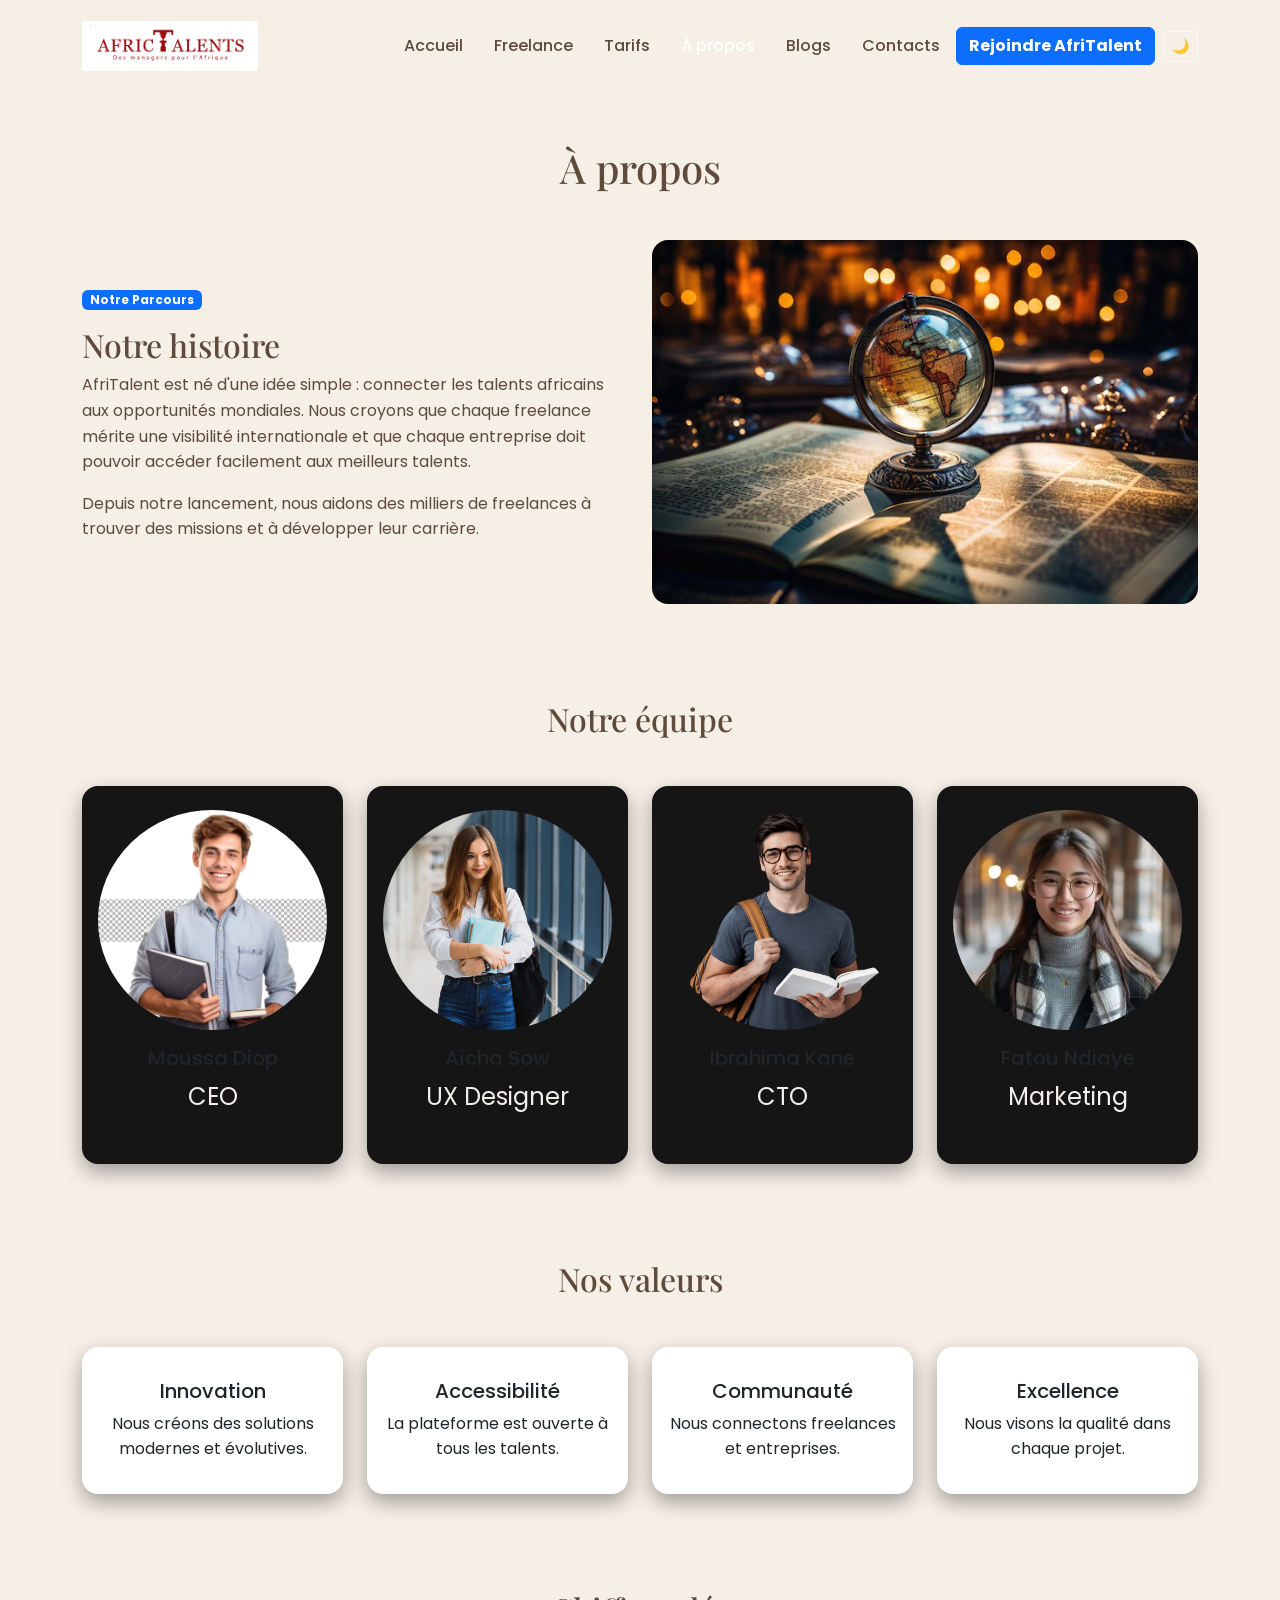
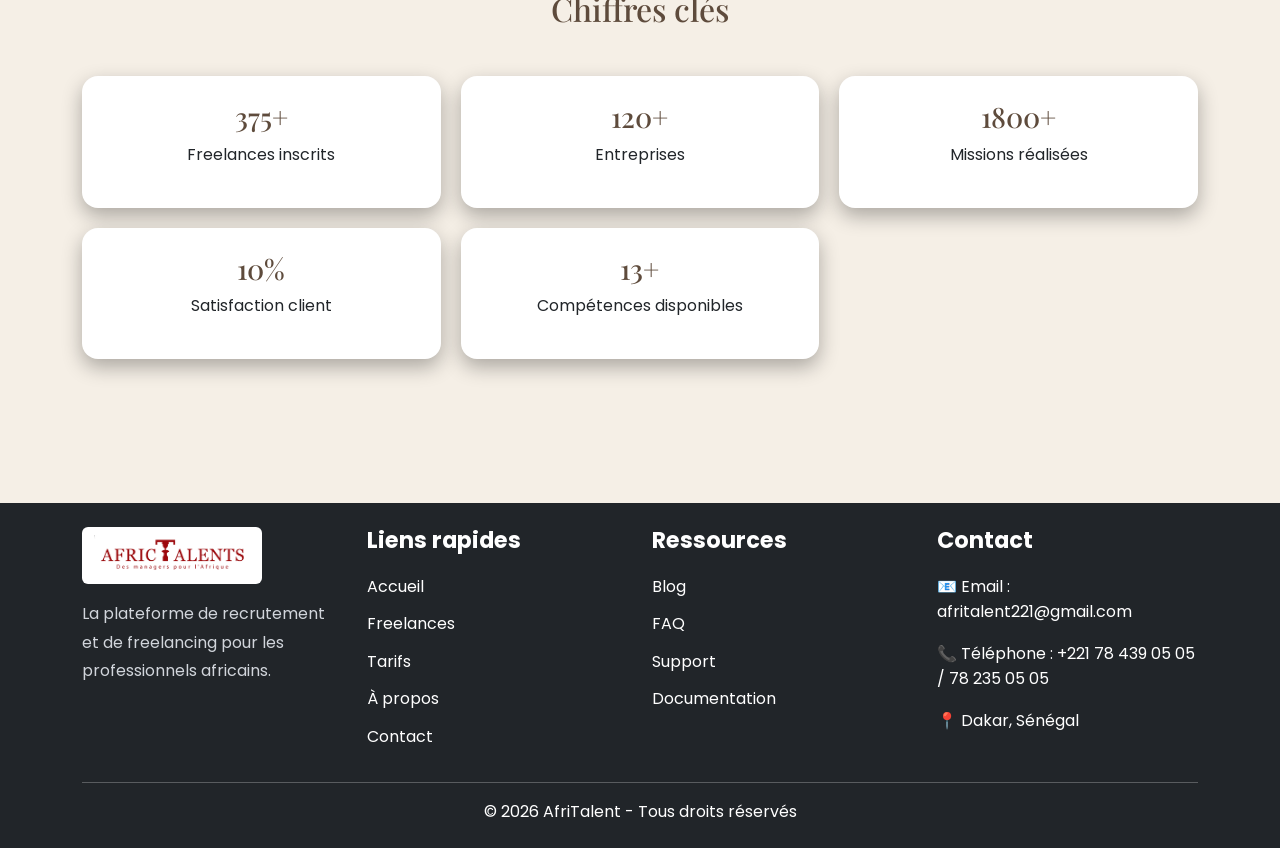
==== commit 84e4fe77: "JS : compteurs animés au scroll et animations fade-in des sections et Modification de deux pages.htm" ====
--- a/about.html
+++ b/about.html
@@ -78,7 +78,7 @@
             </section>
 
             <!-- NOTRE ÉQUIPE -->
-            <section class="py-5">
+            <section class="py-5 fade-in">
                 <h2 class="text-center mb-5">Notre équipe</h2>
 
                 <div class="row g-4">
@@ -155,7 +155,7 @@
             </section>
 
             <!-- NOS VALEURS -->
-            <section class="py-5 text-center">
+            <section class="py-5 text-center fade-in">
                 <h2 class="mb-5">Nos valeurs</h2>
 
                 <div class="row g-4">
@@ -196,7 +196,7 @@
             </section>
 
             <!-- CHIFFRES CLÉS — Bento Grid -->
-            <section class="py-5">
+            <section class="py-5 fade-in">
                 <h2 class="text-center mb-5">Chiffres clés</h2>
 
                 <div class="bento-grid">
--- a/css/style.css
+++ b/css/style.css
@@ -538,7 +538,7 @@
 .fade-in{
   opacity: 0;
   transform: translateY(40px);
-  transition: all 1s ease;
+  transition: all 1.5s ease;
 }
 /* Quand visible */
 .fade-in.show{
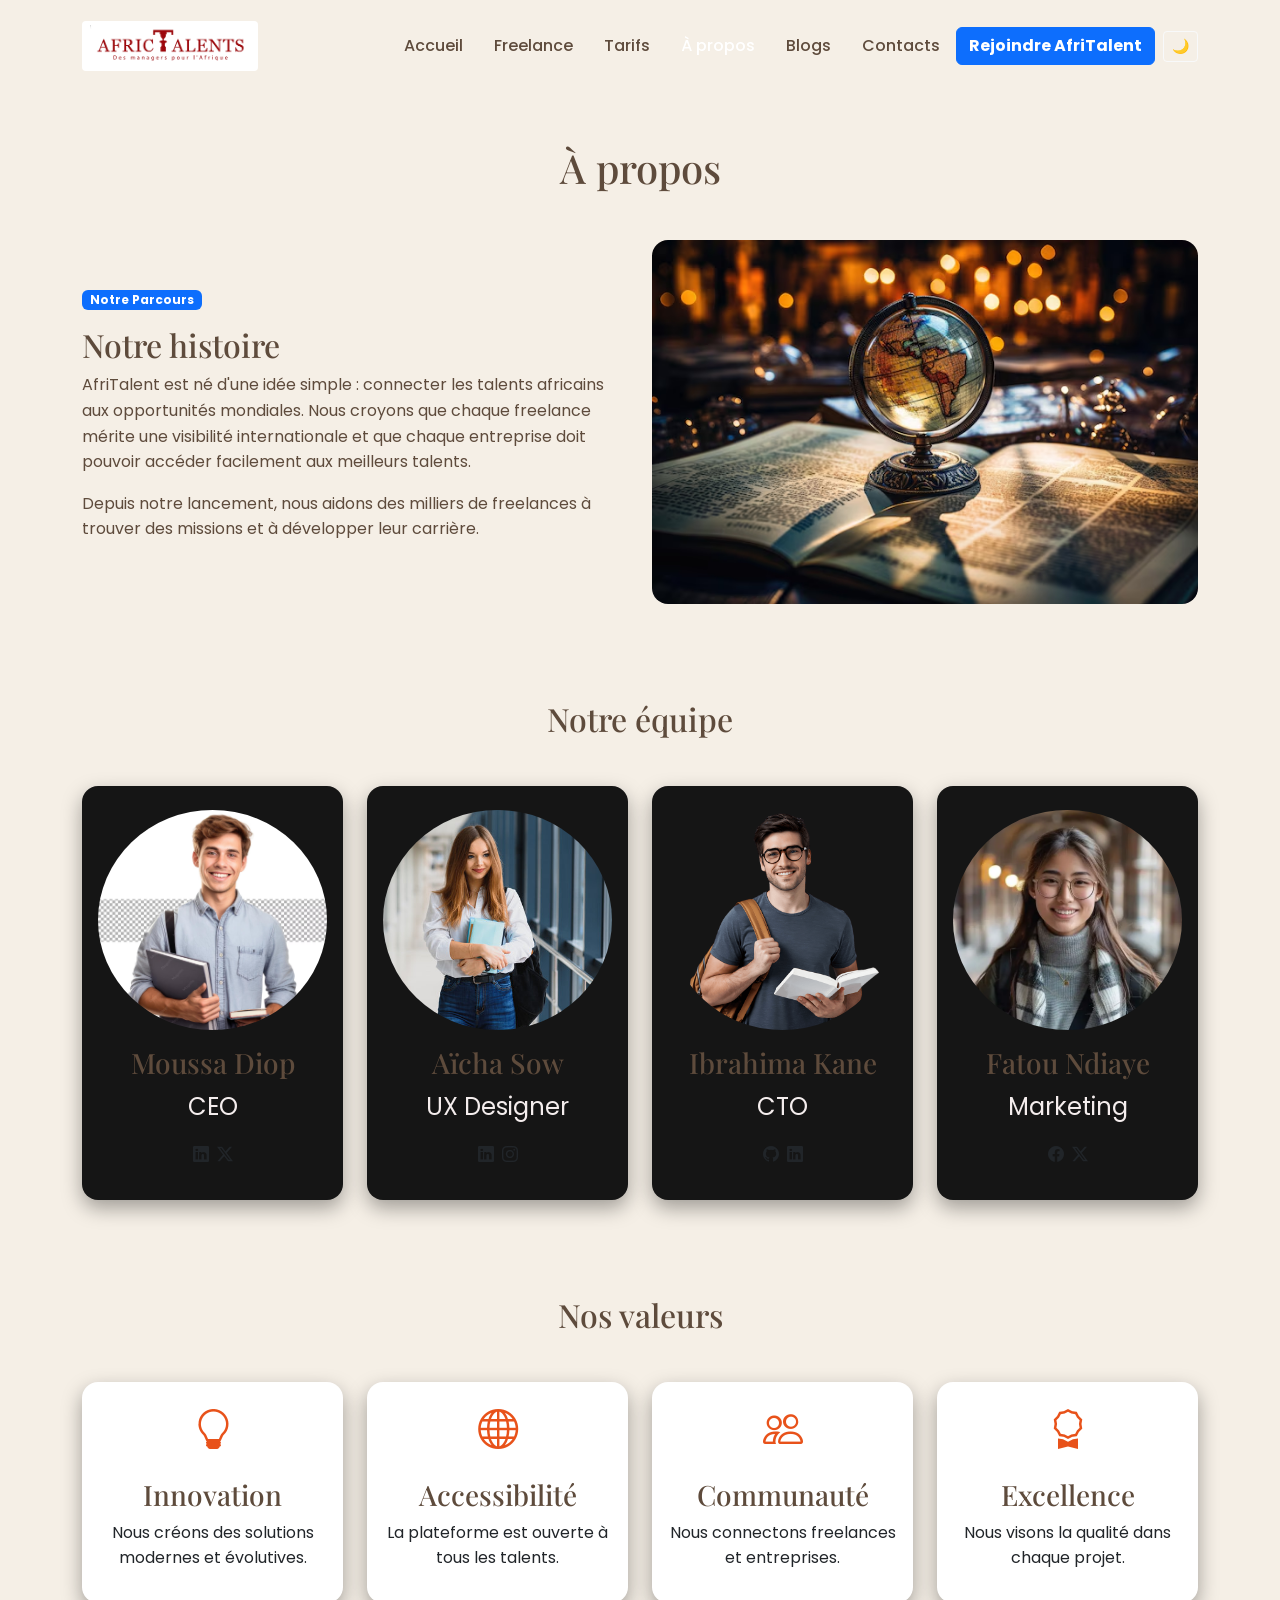
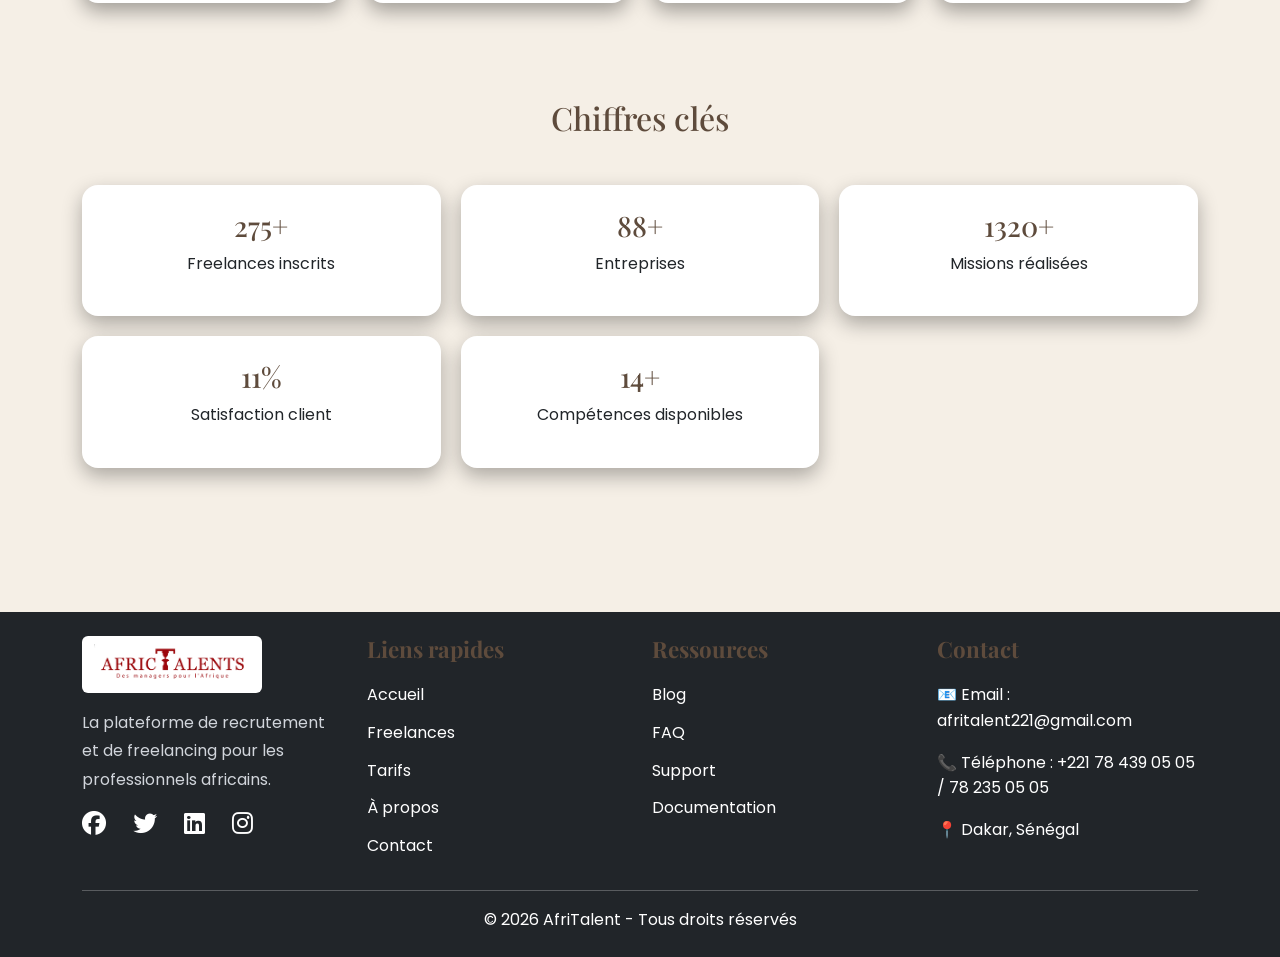
==== commit 2a4b1e05: "Finalisation : corrections responsive, optimisation du code et commentaires de tout les pages.html, " ====
--- a/about.html
+++ b/about.html
@@ -7,14 +7,16 @@
     <title>AfriTalent — À propos</title>
     <!-- Bootstrap 5 via CDN : feuille de style -->
     <link href="https://cdn.jsdelivr.net/npm/bootstrap@5.3.0/dist/css/bootstrap.min.css" rel="stylesheet">
+    <link rel="stylesheet" href="https://cdn.jsdelivr.net/npm/bootstrap-icons@1.11.3/font/bootstrap-icons.min.css">
     <!-- Votre feuille de style personnelle -->
     <link rel="stylesheet" href="css/style.css">
+    <link rel="stylesheet" href="https://cdnjs.cloudflare.com/ajax/libs/font-awesome/6.5.1/css/all.min.css">
 </head>
 
 <body>
     <!-- Le contenu de la page sera ajoute ici -->
 
-    
+
     <!-- HEADER -->
     <header>
         <nav class="navbar navbar-expand-lg navbar-dark  fixed-top">
@@ -25,9 +27,8 @@
                         style="background:white; padding:4px 8px; border-radius:4px;">
                 </a>
 
-                <button class="navbar-toggler" type="button" data-bs-toggle="collapse"
-                    data-bs-target="#menu" aria-controls="menu"
-                    aria-expanded="false" aria-label="Toggle navigation">
+                <button class="navbar-toggler" type="button" data-bs-toggle="collapse" data-bs-target="#menu"
+                    aria-controls="menu" aria-expanded="false" aria-label="Toggle navigation">
                     <span class="navbar-toggler-icon"></span>
                 </button>
 
@@ -86,11 +87,10 @@
                     <!-- Membre 1 -->
                     <div class="col-12 col-md-6 col-lg-3">
                         <div class="card about-card h-100 rounded-4 text-center p-3">
-                            <img src="images/img1.png" alt="Photo de Moussa Diop"
-                                class="rounded-circle mx-auto mt-2" width="100" height="100"
-                                style="object-fit:cover;">
-                            <div class="card-body">
-                                <h5>Moussa Diop</h5>
+                            <img src="images/img1.png" alt="Photo de Moussa Diop" class="rounded-circle mx-auto mt-2"
+                                width="100" height="100" style="object-fit:cover;">
+                            <div class="card-body">
+                                <h3>Moussa Diop</h3>
                                 <p class="text-muted">CEO</p>
                                 <div class="d-flex justify-content-center gap-2">
                                     <a href="#" class="text-dark"><i class="bi bi-linkedin"></i></a>
@@ -103,11 +103,10 @@
                     <!-- Membre 2 -->
                     <div class="col-12 col-md-6 col-lg-3">
                         <div class="card about-card h-100 rounded-4 text-center p-3">
-                            <img src="images/img2.png" alt="Photo de Aïcha Sow"
-                                class="rounded-circle mx-auto mt-2" width="100" height="100"
-                                style="object-fit:cover;">
-                            <div class="card-body">
-                                <h5>Aïcha Sow</h5>
+                            <img src="images/img2.png" alt="Photo de Aïcha Sow" class="rounded-circle mx-auto mt-2"
+                                width="100" height="100" style="object-fit:cover;">
+                            <div class="card-body">
+                                <h3>Aïcha Sow</h3>
                                 <p class="text-muted">UX Designer</p>
                                 <div class="d-flex justify-content-center gap-2">
                                     <a href="#" class="text-dark"><i class="bi bi-linkedin"></i></a>
@@ -120,11 +119,10 @@
                     <!-- Membre 3 -->
                     <div class="col-12 col-md-6 col-lg-3">
                         <div class="card about-card h-100 rounded-4 text-center p-3">
-                            <img src="images/img3.png" alt="Photo de Ibrahima Kane"
-                                class="rounded-circle mx-auto mt-2" width="100" height="100"
-                                style="object-fit:cover;">
-                            <div class="card-body">
-                                <h5>Ibrahima Kane</h5>
+                            <img src="images/img3.png" alt="Photo de Ibrahima Kane" class="rounded-circle mx-auto mt-2"
+                                width="100" height="100" style="object-fit:cover;">
+                            <div class="card-body">
+                                <h3>Ibrahima Kane</h3>
                                 <p class="text-muted">CTO</p>
                                 <div class="d-flex justify-content-center gap-2">
                                     <a href="#" class="text-dark"><i class="bi bi-github"></i></a>
@@ -137,11 +135,10 @@
                     <!-- Membre 4 -->
                     <div class="col-12 col-md-6 col-lg-3">
                         <div class="card about-card h-100 rounded-4 text-center p-3">
-                            <img src="images/img4.png" alt="Photo de Fatou Ndiaye"
-                                class="rounded-circle mx-auto mt-2" width="100" height="100"
-                                style="object-fit:cover;">
-                            <div class="card-body">
-                                <h5>Fatou Ndiaye</h5>
+                            <img src="images/img4.png" alt="Photo de Fatou Ndiaye" class="rounded-circle mx-auto mt-2"
+                                width="100" height="100" style="object-fit:cover;">
+                            <div class="card-body">
+                                <h3>Fatou Ndiaye</h3>
                                 <p class="text-muted">Marketing</p>
                                 <div class="d-flex justify-content-center gap-2">
                                     <a href="#" class="text-dark"><i class="bi bi-facebook"></i></a>
@@ -163,7 +160,7 @@
                     <div class="col-12 col-md-6 col-lg-3">
                         <div class="card about-card1 h-100 rounded-4 p-3">
                             <i class="bi bi-lightbulb" style="font-size:2.5rem; color:#E8521A;"></i>
-                            <h5 class="mt-3">Innovation</h5>
+                            <h3 class="mt-3">Innovation</h3>
                             <p>Nous créons des solutions modernes et évolutives.</p>
                         </div>
                     </div>
@@ -171,7 +168,7 @@
                     <div class="col-12 col-md-6 col-lg-3">
                         <div class="card about-card1 h-100 rounded-4 p-3">
                             <i class="bi bi-globe" style="font-size:2.5rem; color:#E8521A;"></i>
-                            <h5 class="mt-3">Accessibilité</h5>
+                            <h3 class="mt-3">Accessibilité</h3>
                             <p>La plateforme est ouverte à tous les talents.</p>
                         </div>
                     </div>
@@ -179,7 +176,7 @@
                     <div class="col-12 col-md-6 col-lg-3">
                         <div class="card about-card1 h-100 rounded-4 p-3">
                             <i class="bi bi-people" style="font-size:2.5rem; color:#E8521A;"></i>
-                            <h5 class="mt-3">Communauté</h5>
+                            <h3 class="mt-3">Communauté</h3>
                             <p>Nous connectons freelances et entreprises.</p>
                         </div>
                     </div>
@@ -187,7 +184,7 @@
                     <div class="col-12 col-md-6 col-lg-3">
                         <div class="card about-card1 h-100 rounded-4 p-3">
                             <i class="bi bi-award" style="font-size:2.5rem; color:#E8521A;"></i>
-                            <h5 class="mt-3">Excellence</h5>
+                            <h3 class="mt-3">Excellence</h3>
                             <p>Nous visons la qualité dans chaque projet.</p>
                         </div>
                     </div>
@@ -252,7 +249,7 @@
                 </div>
 
                 <div class="col-12 col-md-6 col-lg-3">
-                    <h5 class="footer-title">Liens rapides</h5>
+                    <h3 class="footer-title">Liens rapides</h3>
                     <ul class="footer-links list-unstyled">
                         <li><a href="index.html" class="text-white">Accueil</a></li>
                         <li><a href="freelances.html" class="text-white">Freelances</a></li>
@@ -263,7 +260,7 @@
                 </div>
 
                 <div class="col-12 col-md-6 col-lg-3">
-                    <h5 class="footer-title">Ressources</h5>
+                    <h3 class="footer-title">Ressources</h3>
                     <ul class="footer-links list-unstyled">
                         <li><a href="#" class="text-white">Blog</a></li>
                         <li><a href="#" class="text-white">FAQ</a></li>
@@ -273,7 +270,7 @@
                 </div>
 
                 <div class="col-12 col-md-6 col-lg-3">
-                    <h5 class="footer-title">Contact</h5>
+                    <h3 class="footer-title">Contact</h3>
                     <p>📧 Email : afritalent221@gmail.com</p>
                     <p>📞 Téléphone : +221 78 439 05 05 / 78 235 05 05</p>
                     <p>📍 Dakar, Sénégal</p>
--- a/css/style.css
+++ b/css/style.css
@@ -1,8 +1,8 @@
 /* le google font */
-@import url('https://fonts.googleapis.com/css2?family=Playfair+Display:ital,wght@0,400..900;1,400..900&family=Poppins:ital,wght@0,100;0,200;0,300;0,400;0,500;0,600;0,700;0,800;0,900;1,100;1,200;1,300;1,400;1,500;1,600;1,700;1,800;1,900&display=swap'); 
+@import url('https://fonts.googleapis.com/css2?family=Playfair+Display:ital,wght@0,400..900;1,400..900&family=Poppins:ital,wght@0,100;0,200;0,300;0,400;0,500;0,600;0,700;0,800;0,900;1,100;1,200;1,300;1,400;1,500;1,600;1,700;1,800;1,900&display=swap');
 
 /* les variables definie dans le root  */
- /* crées des variables CSS globales accessibles partout dans  fichier CSS */
+/* crées des variables CSS globales accessibles partout dans  fichier CSS */
 :root {
     --color-primary: #C49D83;
     --color-secondary: #D5CABC;
@@ -36,7 +36,9 @@
 
 }
 
-h1,h2,h3 {
+h1,
+h2,
+h3 {
     font-family: var(--font-title);
     color: var(--color-dark);
 
@@ -44,16 +46,16 @@
 
 /* 4. Navbar  */
 .navbar {
-    
+
     padding: 1rem 2rem;
     transition: 0.3s;
     background-color: transparent;
-    
-
-
-}
-
-.navbar-nav .nav-link{
+
+
+
+}
+
+.navbar-nav .nav-link {
     color: var(--color-dark);
     font-weight: 500;
     margin-left: 15px;
@@ -61,17 +63,17 @@
 }
 
 /*effet sur survol sur les liens fait par le hover */
-.navbar-nav .nav-link:hover{
-    color: var(--color-primary);   
+.navbar-nav .nav-link:hover {
+    color: var(--color-primary);
 }
 
 /*pour le logo*/
-.navbar-brand img{
-    max-height: 60px; 
-}
-
- /* le logo AfriTalent situé à gauche de la navbar */
-.navbar .navbar-brand { 
+.navbar-brand img {
+    max-height: 60px;
+}
+
+/* le logo AfriTalent situé à gauche de la navbar */
+.navbar .navbar-brand {
     font-family: var(--font-title);
     font-size: 1.5rem;
     font-weight: 700;
@@ -82,66 +84,67 @@
     background-color: black;
     box-shadow: 0 2px 10px rgba(0, 0, 0, 0.3);
     padding: 5px 0;
-    
-}
-
-.hero{
-    min-height:100vh;
-    padding:6rem 2rem;
-}
-
-.hero-content{
-    display:flex;
-    align-items:center;
-    justify-content:space-between;
-    gap:3rem;
-}
-
-.hero-text{
-    flex:1;
+
+}
+
+.hero {
+    min-height: 100vh;
+    padding: 6rem 2rem;
+}
+
+.hero-content {
+    display: flex;
+    align-items: center;
+    justify-content: space-between;
+    gap: 3rem;
+}
+
+.hero-text {
+    flex: 1;
     text-align: left;
 }
 
-.hero-image{
-    flex:1;
-    text-align:center;
-}
-
-.hero-image img{
-    width:100%;
-    max-width:700px;
-}
-
-.hero h1{
-    font-size:4rem;
-    margin-bottom:1rem;
+.hero-image {
+    flex: 1;
+    text-align: center;
+}
+
+.hero-image img {
+    width: 100%;
+    max-width: 700px;
+}
+
+.hero h1 {
+    font-size: 4rem;
+    margin-bottom: 1rem;
     color: var(--color-dark);
 }
 
-.hero h2{
-    font-size:2.5rem;
-    margin-bottom:1rem;
+.hero h2 {
+    font-size: 2.5rem;
+    margin-bottom: 1rem;
     color: var(--color-dark);
 }
 
-.hero h3{
-    font-size:1.3rem;
-    font-weight:400;
+.hero h3 {
+    font-size: 1.3rem;
+    font-weight: 400;
     color: #6b5b4d;
 
 }
 
 
-.hero-text{
+.hero-text {
     text-align: left;
 }
+
 .bento-grid {
-  display: grid;
-  grid-template-columns: repeat(3, 1fr);
-  gap: 20px;
-}
-
-.bento-grid .card{
+    display: grid;
+    grid-template-columns: repeat(3, 1fr);
+    gap: 20px;
+}
+
+.bento-grid .card {
     border: none;
     border-radius: 20px;
     padding: 2rem;
@@ -149,64 +152,65 @@
     transition: .3s;
 }
 
-.bento-grid .card:hover{
+.bento-grid .card:hover {
     transform: translateY(-5px);
 }
 
 /* Mise en page asymétrique */
-.card-1{
-    grid-column:span 2;
-    background:#1a1a2e;
-    color:white;
-}
-
-.card-2{
-    background:#E8521A;
-    color:white;
-}
-
-.card-3{
-    background:#f0f0f0;
-    color:#333;
-}
-
-.card-4{
-    grid-column:span 2;
-    background:#F8F5F0;
-    color:#333;
-}
-
-.bento-grid .icon{
-    font-size:2rem;
-    margin-bottom:1rem;
-}
-
-.cards{
-    display:grid;
-    grid-template-columns:repeat(3, 1fr);
-    gap:20px;
-}
-
-.card-services{
-    background:white;
-    padding:2rem;
-    border-radius:15px;
-    text-align:center;
-    transition:all .3s ease;
-}
-
-.card-services:hover{
-    transform:translateY(-10px);
-    box-shadow:0 15px 30px rgba(0,0,0,.15);
-}
+.card-1 {
+    grid-column: span 2;
+    background: #1a1a2e;
+    color: white;
+}
+
+.card-2 {
+    background: #E8521A;
+    color: white;
+}
+
+.card-3 {
+    background: #f0f0f0;
+    color: #333;
+}
+
+.card-4 {
+    grid-column: span 2;
+    background: #F8F5F0;
+    color: #333;
+}
+
+.bento-grid .icon {
+    font-size: 2rem;
+    margin-bottom: 1rem;
+}
+
+.cards {
+    display: grid;
+    grid-template-columns: repeat(3, 1fr);
+    gap: 20px;
+}
+
+.card-services {
+    background: white;
+    padding: 2rem;
+    border-radius: 15px;
+    text-align: center;
+    transition: all .3s ease;
+}
+
+.card-services:hover {
+    transform: translateY(-10px);
+    box-shadow: 0 15px 30px rgba(0, 0, 0, .15);
+}
+
 /* MODE SOMBRE */
 
-body.dark-mode{
+body.dark-mode {
     background-color: #121212;
     color: #fff;
 }
 
-body.dark-mode .card{
+body.dark-mode .card {
     background-color: #1e1e1e;
     color: white;
     border-color: #333;
@@ -214,15 +218,17 @@
 
 body.dark-mode .card p,
 body.dark-mode .card h3,
-body.dark-mode .card h4,body.dark-mode .card h5{
-    color: white;
-}
-body.dark-mode .navbar-nav .nav-link{
-    color: white;
-}
-
-
-body.dark-mode .text-muted{
+body.dark-mode .card h4,
+body.dark-mode .card h5 {
+    color: white;
+}
+
+body.dark-mode .navbar-nav .nav-link {
+    color: white;
+}
+
+
+body.dark-mode .text-muted {
     color: #cfcfcf !important;
 }
 
@@ -231,37 +237,38 @@
 body.dark-mode h2,
 body.dark-mode h3,
 body.dark-mode h4,
-body.dark-mode h5{
-    color: white;
-}
-body.dark-mode .card-services{
+body.dark-mode h5 {
+    color: white;
+}
+
+body.dark-mode .card-services {
     background-color: #1e1e1e;
     color: white;
 }
 
 
-.carousel-item{
+.carousel-item {
     padding: 30px;
 }
 
-.carousel-item img{
+.carousel-item img {
     width: 100px;
     height: 100px;
     object-fit: cover;
     border: 4px solid white;
-    box-shadow: 0 4px 15px rgba(0,0,0,.15);
-}
-
-.carousel-item p{
+    box-shadow: 0 4px 15px rgba(0, 0, 0, .15);
+}
+
+.carousel-item p {
     max-width: 700px;
     margin: auto;
 }
 
-.stars{
+.stars {
     font-size: 1.2rem;
 }
 
-.cta{
+.cta {
     position: relative;
     max-width: 900px;
     margin: 4rem auto;
@@ -269,14 +276,15 @@
     border-radius: 20px;
 }
 
-.image-cta img{
+.image-cta img {
     width: 100%;
-    height: 350px; /* réduit la hauteur */
+    height: 350px;
+    /* réduit la hauteur */
     object-fit: cover;
     display: block;
 }
 
-.contenu{
+.contenu {
     position: absolute;
     top: 50%;
     left: 50%;
@@ -287,17 +295,17 @@
     width: 80%;
 }
 
-.contenu h2{
+.contenu h2 {
     font-size: 2.5rem;
     margin-bottom: 1rem;
 }
 
-.contenu p{
+.contenu p {
     font-size: 1.1rem;
     margin-bottom: 1.5rem;
 }
 
-.btn-cta{
+.btn-cta {
     display: inline-block;
     background: #E8521A;
     color: white;
@@ -308,11 +316,11 @@
 }
 
 /* assombrit l'image pour mieux lire le texte */
-.cta::before{
+.cta::before {
     content: "";
     position: absolute;
     inset: 0;
-    background: rgba(0,0,0,0.45);
+    background: rgba(0, 0, 0, 0.45);
     z-index: 1;
 }
 
@@ -327,9 +335,9 @@
     box-shadow: 0 8px 20px rgba(0, 0, 0, 0.35);
 }
 
-.freelance-card:hover{
-    transform:translateY(-10px);
-    box-shadow:0 15px 30px rgba(0,0,0,.15);
+.freelance-card:hover {
+    transform: translateY(-10px);
+    box-shadow: 0 15px 30px rgba(0, 0, 0, .15);
 
 }
 
@@ -365,7 +373,7 @@
     background: linear-gradient(90deg, #00d1ff, #00ff88);
 }
 
-.about-card{
+.about-card {
     background: #151515 !important;
     border: none;
     border-radius: 18px;
@@ -375,8 +383,9 @@
     transition: all 0.3s ease;
     box-shadow: 0 8px 20px rgba(0, 0, 0, 0.35);
 }
-.about-card1{
-    
+
+.about-card1 {
+
     border: none;
     border-radius: 18px;
     overflow: hidden;
@@ -386,19 +395,20 @@
     box-shadow: 0 8px 20px rgba(0, 0, 0, 0.35);
 }
 
-.about-card:hover{
-     transform:translateY(-10px);
-    box-shadow:0 15px 30px rgba(0,0,0,.15);
-
-}
-.about-card1:hover{
-     transform:translateY(-10px);
-    box-shadow:0 15px 30px rgba(0,0,0,.15);
-
-}
-
-.about-card img{
-     width: 100%;
+.about-card:hover {
+    transform: translateY(-10px);
+    box-shadow: 0 15px 30px rgba(0, 0, 0, .15);
+
+}
+
+.about-card1:hover {
+    transform: translateY(-10px);
+    box-shadow: 0 15px 30px rgba(0, 0, 0, .15);
+
+}
+
+.about-card img {
+    width: 100%;
     height: 220px;
     object-fit: cover;
     border-radius: 12px;
@@ -410,7 +420,7 @@
     font-size: 1.5rem;
 }
 
-.tarif-card{
+.tarif-card {
     border-radius: 18px;
     padding: 15px;
     text-align: center;
@@ -418,177 +428,189 @@
     box-shadow: 0 8px 20px rgba(0, 0, 0, 0.35);
 }
 
-.tarif-card:hover{
-     transform:translateY(-10px);
-    box-shadow:0 15px 30px rgba(0,0,0,.15);
+.tarif-card:hover {
+    transform: translateY(-10px);
+    box-shadow: 0 15px 30px rgba(0, 0, 0, .15);
 
 }
 
 /* FAQ */
-.accordion-item{
+.accordion-item {
     border: none;
     border-radius: 12px;
     overflow: hidden;
     margin-bottom: 15px;
-    box-shadow: 0 5px 15px rgba(0,0,0,.1);
-}
-
-.accordion-button{
+    box-shadow: 0 5px 15px rgba(0, 0, 0, .1);
+}
+
+.accordion-button {
     background-color: white;
     color: var(--color-dark);
     font-weight: 600;
     padding: 18px;
 }
 
-.accordion-body{
+.accordion-body {
     background-color: #fff;
     color: #555;
     line-height: 1.7;
 }
 
 /* Mode sombre */
-body.dark-mode .accordion-item{
+body.dark-mode .accordion-item {
     background-color: #1e1e1e;
 }
 
-body.dark-mode .accordion-button{
+body.dark-mode .accordion-button {
     background-color: #1e1e1e;
     color: white;
 }
 
 
 
-body.dark-mode .accordion-body{
+body.dark-mode .accordion-body {
     background-color: #2a2a2a;
     color: #ddd;
 }
 
-.footer-title{
-  font-size: 1.4rem;
-  margin-bottom: 20px;
-  font-weight: bold;
-}
+.map {
+    width: 100%;
+}
+
+.footer-title {
+    font-size: 1.4rem;
+    margin-bottom: 20px;
+    font-weight: bold;
+}
+
 /* Texte */
-.footer-text{
-  color: #d1d5db;
-  line-height: 1.8;
-}
+.footer-text {
+    color: #d1d5db;
+    line-height: 1.8;
+}
+
 /* Liens */
-.footer-links{
-  list-style: none;
-  padding: 0;
-}
-.footer-links li{
-  margin-bottom: 12px;
-}
-.footer-links a{
-  color: #d1d5db;
-  text-decoration: none;
-  transition: 0.3s;
-}
-.footer-links a:hover{
-  color: #3b82f6;
-  padding-left: 5px;
+.footer-links {
+    list-style: none;
+    padding: 0;
+}
+
+.footer-links li {
+    margin-bottom: 12px;
+}
+
+.footer-links a {
+    color: #d1d5db;
+    text-decoration: none;
+    transition: 0.3s;
+}
+
+.footer-links a:hover {
+    color: #3b82f6;
+    padding-left: 5px;
 }
 
 /* Réseaux sociaux */
-.social-icons i{
-  color: white;
-  font-size: 1.5rem;
-  margin-right: 15px;
-  transition: 0.3s;
-}
-
-.social-icons i:hover{
-  color: #3b82f6;
+.social-icons i {
+    color: white;
+    font-size: 1.5rem;
+    margin-right: 15px;
+    transition: 0.3s;
+}
+
+.social-icons i:hover {
+    color: #3b82f6;
 }
 
 /* Bas du footer */
-.footer-bottom{
-  text-align: center;
-  margin-top: 20px;
-  color: #9ca3af;
+.footer-bottom {
+    text-align: center;
+    margin-top: 20px;
+    color: #9ca3af;
 }
 
 
 
 /* Bouton retour en haut */
-#topBtn{
-  position: fixed;
-  bottom: 20px;
-  right: 20px;
-  background-color: black;
-  color: white;
-  border: none;
-  padding: 12px 16px;
-  border-radius: 50%;
-  cursor: pointer;
-  display: none;
-  transition: 0.3s;
-  z-index: 999;
+#topBtn {
+    position: fixed;
+    bottom: 20px;
+    right: 20px;
+    background-color: black;
+    color: white;
+    border: none;
+    padding: 12px 16px;
+    border-radius: 50%;
+    cursor: pointer;
+    display: none;
+    transition: 0.3s;
+    z-index: 999;
 }
 
 
 /* Effet hover */
-#topBtn:hover{
-  transform: scale(1.1);
+#topBtn:hover {
+    transform: scale(1.1);
 }
 
 /* Etat initial */
-.fade-in{
-  opacity: 0;
-  transform: translateY(40px);
-  transition: all 1.5s ease;
-}
+.fade-in {
+    opacity: 0;
+    transform: translateY(40px);
+    transition: all 1.5s ease;
+}
+
 /* Quand visible */
-.fade-in.show{
-  opacity: 1;
-  transform: translateY(0);
-}
+.fade-in.show {
+    opacity: 1;
+    transform: translateY(0);
+}
+
 /* ===================================
    COMMIT 5 - RESPONSIVE DESIGN
    =================================== */
 /* =========================
    DESKTOP 1200px+
 ========================= */
-@media (min-width: 1200px){
-
-    .hero-content{
+@media (min-width: 1200px) {
+
+    .hero-content {
         gap: 4rem;
     }
 
-    .cards{
-        grid-template-columns: repeat(3,1fr);
-    }
-
-    .bento-grid{
-        grid-template-columns: repeat(3,1fr);
+    .cards {
+        grid-template-columns: repeat(3, 1fr);
+    }
+
+    .bento-grid {
+        grid-template-columns: repeat(3, 1fr);
     }
 }
 
 /* =========================
    TABLETTE 768px
 ========================= */
-@media (max-width: 768px){
-
-    .hero-content{
+@media (max-width: 768px) {
+
+    .hero-content {
         flex-direction: column;
         text-align: center;
     }
 
-    .cards{
-        grid-template-columns: repeat(2,1fr);
-    }
-
-    .bento-grid{
-        grid-template-columns: repeat(2,1fr);
-    }
-
-    .cta{
+    .cards {
+        grid-template-columns: repeat(2, 1fr);
+    }
+
+    .bento-grid {
+        grid-template-columns: repeat(2, 1fr);
+    }
+
+    .cta {
         max-width: 95%;
-        
-    }
-    .contenu h2{
+
+    }
+
+    .contenu h2 {
         font-size: 2rem;
     }
 }
@@ -596,74 +618,76 @@
 /* =========================
    MOBILE 375px
 ========================= */
-@media (max-width: 375px){
-
-    h1{
+@media (max-width: 375px) {
+
+    h1 {
         font-size: 1.8rem;
     }
 
-    h2{
+    h2 {
         font-size: 1.4rem;
     }
 
-    h3{
+    h3 {
         font-size: 1rem;
     }
 
-    .hero{
+    .hero {
         padding: 4rem 1rem;
     }
 
-    .hero-content{
+    .hero-content {
         flex-direction: column;
         text-align: center;
     }
 
     .cards,
-    .bento-grid{
+    .bento-grid {
         grid-template-columns: 1fr;
     }
 
-    .filter-btn{
+    .filter-btn {
         width: 100%;
         margin-bottom: .5rem;
     }
 
-    .navbar-brand img{
+    .navbar-brand img {
         height: 40px;
     }
 
-    .image-cta img{
+    .image-cta img {
         height: 250px;
     }
 
-    .contenu{
+    .contenu {
         width: 90%;
     }
 
-    .contenu h2{
+    .contenu h2 {
         font-size: 1.5rem;
     }
 
-    .contenu p{
+    .contenu p {
         font-size: .9rem;
     }
 
-     .card-1,.card-4,.big,.wide{
+    .card-1,
+    .card-4,
+    .big,
+    .wide {
         grid-column: span 1;
     }
 
-    .navbar-nav{
+    .navbar-nav {
         text-align: center;
     }
 
-    .navbar-nav .btn{
+    .navbar-nav .btn {
         width: 100%;
         margin-top: .5rem;
     }
 
-    iframe{
+    iframe {
         height: 220px;
     }
-}
-
+}
